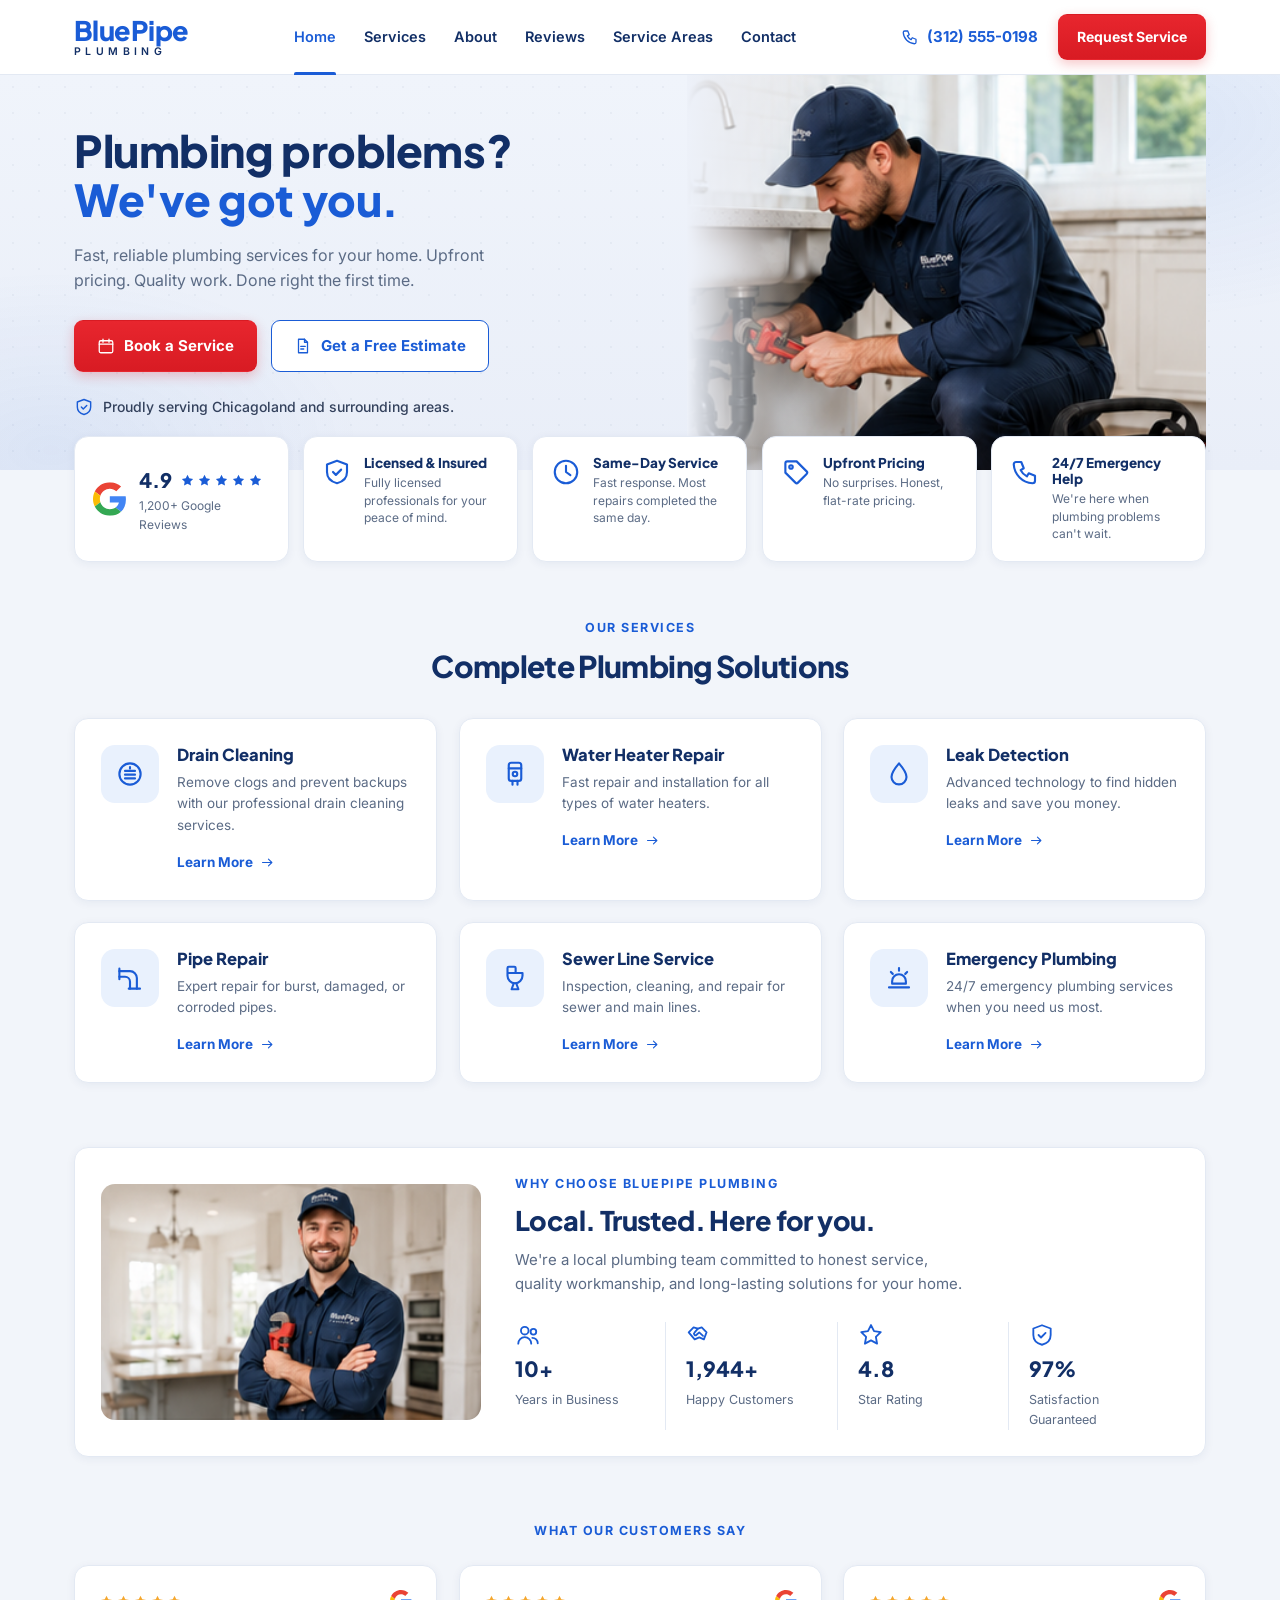
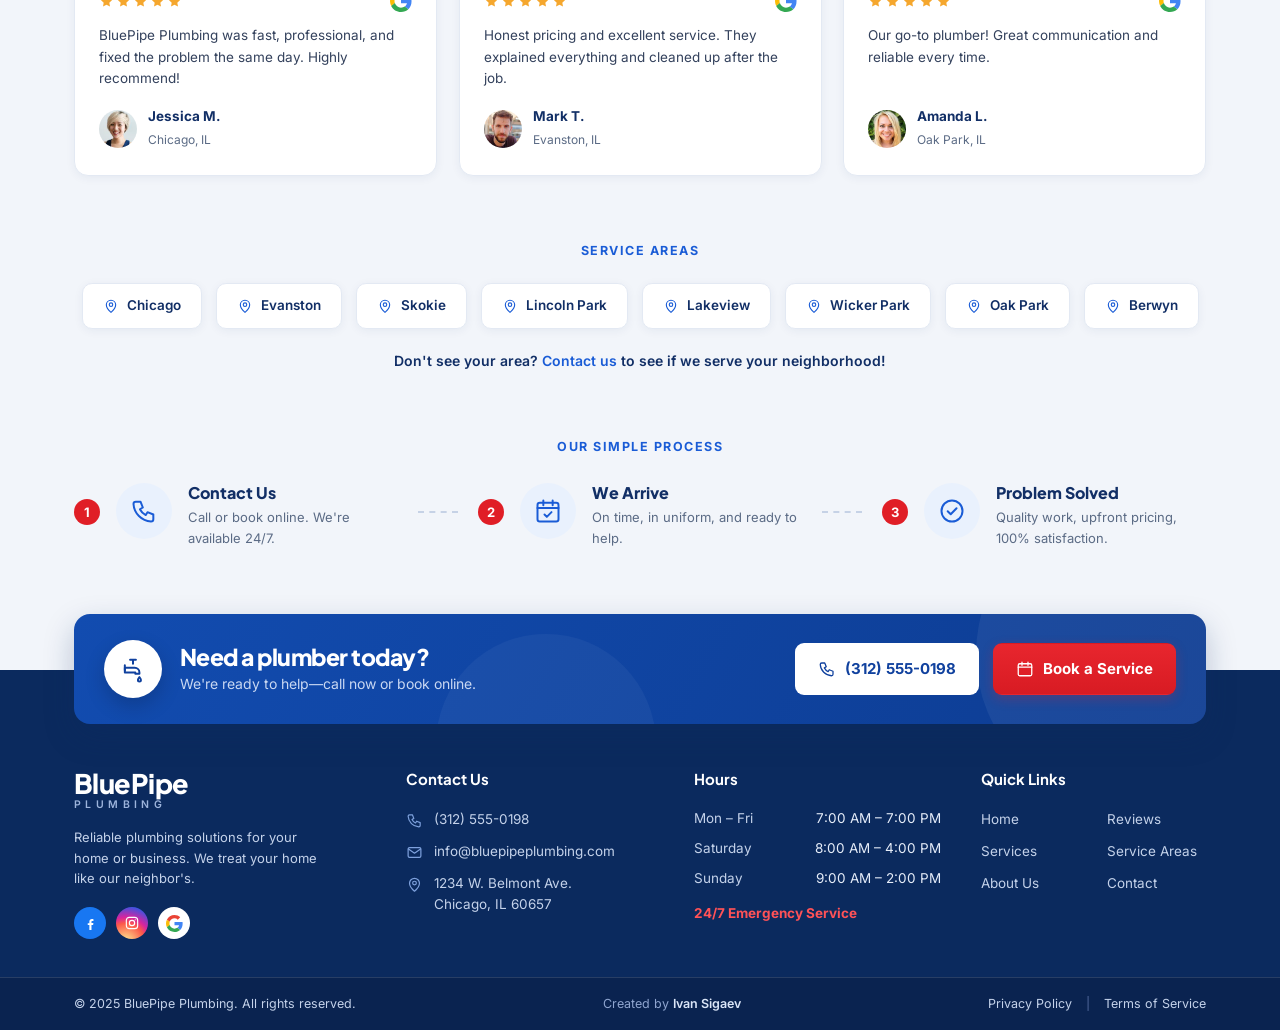
==== index.html @ 2545189c "Replace initial-letter review avatars with real portrait photos Co-Authored-By: Claude Fable 5 <nore" ====
<!DOCTYPE html>
<html lang="en">
<head>
<meta charset="UTF-8">
<meta name="viewport" content="width=device-width, initial-scale=1.0">
<title>BluePipe Plumbing — Fast, Reliable Plumbing Services in Chicago</title>
<meta name="description" content="Fast, reliable plumbing services for your home. Upfront pricing. Quality work. Done right the first time. Proudly serving Chicagoland.">
<link rel="preconnect" href="https://fonts.googleapis.com">
<link rel="preconnect" href="https://fonts.gstatic.com" crossorigin>
<link href="https://fonts.googleapis.com/css2?family=Inter:wght@400;500;600;700;800&family=Plus+Jakarta+Sans:wght@600;700;800&display=swap" rel="stylesheet">
<link rel="stylesheet" href="css/styles.css">
</head>
<body>

<svg xmlns="http://www.w3.org/2000/svg" style="display:none" aria-hidden="true">
  <symbol id="i-phone" viewBox="0 0 24 24"><path d="M5 4h4l2 5-2.5 1.5a11 11 0 0 0 5 5L15 13l5 2v4a2 2 0 0 1-2 2A16 16 0 0 1 3 6a2 2 0 0 1 2-2"/></symbol>
  <symbol id="i-calendar" viewBox="0 0 24 24"><rect x="3" y="5" width="18" height="16" rx="2"/><path d="M3 9.5h18M8 3v4M16 3v4"/></symbol>
  <symbol id="i-calendar-check" viewBox="0 0 24 24"><rect x="3" y="5" width="18" height="16" rx="2"/><path d="M3 9.5h18M8 3v4M16 3v4M9 15l2 2 4-4"/></symbol>
  <symbol id="i-clock" viewBox="0 0 24 24"><circle cx="12" cy="12" r="9"/><path d="M12 7v5l3.5 2.5"/></symbol>
  <symbol id="i-tag" viewBox="0 0 24 24"><path d="M3.5 12.5V5a1.5 1.5 0 0 1 1.5-1.5h7.5l8 8a1.5 1.5 0 0 1 0 2.1l-6.9 6.9a1.5 1.5 0 0 1-2.1 0z"/><circle cx="8" cy="8" r="1.4"/></symbol>
  <symbol id="i-shield" viewBox="0 0 24 24"><path d="M12 3l8 3v6c0 4.6-3.4 7.8-8 9-4.6-1.2-8-4.4-8-9V6z"/></symbol>
  <symbol id="i-shield-check" viewBox="0 0 24 24"><path d="M12 3l8 3v6c0 4.6-3.4 7.8-8 9-4.6-1.2-8-4.4-8-9V6z"/><path d="M8.8 12l2.3 2.3 4.2-4.2"/></symbol>
  <symbol id="i-droplet" viewBox="0 0 24 24"><path d="M12 3.5s6 7 6 10.8a6 6 0 0 1-12 0C6 10.5 12 3.5 12 3.5z"/></symbol>
  <symbol id="i-drain" viewBox="0 0 24 24"><circle cx="12" cy="12" r="8.5"/><path d="M8 9.5h8M8 12.5h8M8 15.5h8M12 6.5v1"/></symbol>
  <symbol id="i-heater" viewBox="0 0 24 24"><rect x="7" y="3" width="10" height="14.5" rx="2"/><path d="M7 7.5h10M10 17.5v3M14 17.5v3"/><circle cx="12" cy="12" r="1.8"/></symbol>
  <symbol id="i-pipe" viewBox="0 0 24 24"><path d="M3.5 6.5h8.5a5.5 5.5 0 0 1 5.5 5.5v8.5"/><path d="M3.5 11h4.5a4 4 0 0 1 4 4v5.5"/><path d="M3.5 4.5v4M3.5 9v4M15.5 20.5h4M20 20.5h-9"/></symbol>
  <symbol id="i-toilet" viewBox="0 0 24 24"><rect x="6" y="3" width="6.5" height="5" rx="1"/><path d="M6 8h12v2.2a6 6 0 0 1-6 6 6 6 0 0 1-6-6z"/><path d="M11 16.2L9.3 21h5.4L13 16.2"/></symbol>
  <symbol id="i-alarm" viewBox="0 0 24 24"><path d="M6.5 14.5a5.5 5.5 0 0 1 11 0v2h-11z"/><path d="M4 19.5h16M12 4v2.2M5.5 7.2L7 8.7M18.5 7.2L17 8.7"/></symbol>
  <symbol id="i-users" viewBox="0 0 24 24"><circle cx="9" cy="8" r="3.5"/><path d="M3 20a6 6 0 0 1 12 0"/><circle cx="17" cy="9" r="2.6"/><path d="M16 14.6a5 5 0 0 1 5 5"/></symbol>
  <symbol id="i-handshake" viewBox="0 0 24 24"><path d="M2.5 9.5L7 5l4 1.2L14.5 5 19 9.5 16.5 16l-4.2-1.8L8 16z"/><path d="M11 6.2L7.8 9.8a1.4 1.4 0 0 0 2 2l2.4-2.2 3.5 3.2"/></symbol>
  <symbol id="i-star" viewBox="0 0 24 24"><path d="M12 2.8l2.8 5.7 6.2.9-4.5 4.4 1.1 6.2-5.6-3-5.6 3 1.1-6.2L3 9.4l6.2-.9z"/></symbol>
  <symbol id="i-map-pin" viewBox="0 0 24 24"><path d="M12 21.5s-7-5.7-7-11.2a7 7 0 0 1 14 0c0 5.5-7 11.2-7 11.2z"/><circle cx="12" cy="10" r="2.6"/></symbol>
  <symbol id="i-check" viewBox="0 0 24 24"><path d="M4.5 12.5l5 5 10-11"/></symbol>
  <symbol id="i-check-circle" viewBox="0 0 24 24"><circle cx="12" cy="12" r="9"/><path d="M8.3 12.2l2.6 2.6 5-5.2"/></symbol>
  <symbol id="i-mail" viewBox="0 0 24 24"><rect x="3" y="5" width="18" height="14" rx="2"/><path d="M3.5 7l8.5 6 8.5-6"/></symbol>
  <symbol id="i-brush" viewBox="0 0 24 24"><path d="M20.5 3.5L12 12"/><path d="M13.5 10.5L6 13l-2.5 7.5L11 18l2.5-7.5z"/><path d="M6.8 17.2l2 2"/></symbol>
  <symbol id="i-doc-check" viewBox="0 0 24 24"><path d="M6 3h8l4 4v14H6z"/><path d="M14 3v4h4M9.3 14.2l2 2 3.6-3.7"/></symbol>
  <symbol id="i-doc" viewBox="0 0 24 24"><path d="M6 3h8l4 4v14H6z"/><path d="M14 3v4h4M9 12.5h6M9 16h4"/></symbol>
  <symbol id="i-person" viewBox="0 0 24 24"><circle cx="12" cy="8" r="4"/><path d="M4.5 21a7.5 7.5 0 0 1 15 0"/></symbol>
  <symbol id="i-sparkle" viewBox="0 0 24 24"><path d="M11 3l1.7 5.3L18 10l-5.3 1.7L11 17l-1.7-5.3L4 10l5.3-1.7z"/><path d="M18.5 15l.7 2.3 2.3.7-2.3.7-.7 2.3-.7-2.3-2.3-.7 2.3-.7z"/></symbol>
  <symbol id="i-wrench" viewBox="0 0 24 24"><path d="M14.7 6.3a4.5 4.5 0 0 0-5.9 5.9L3 18l3 3 5.8-5.8a4.5 4.5 0 0 0 5.9-5.9L14.5 12 12 9.5z"/></symbol>
  <symbol id="i-home" viewBox="0 0 24 24"><path d="M3 11.5l9-8 9 8"/><path d="M5.5 9.5V21h13V9.5"/><path d="M10 21v-6h4v6"/></symbol>
  <symbol id="i-medal" viewBox="0 0 24 24"><circle cx="12" cy="9" r="5.5"/><path d="M9.5 13.8L7.5 21l4.5-2.6L16.5 21l-2-7.2M12 6.5l.9 1.8 2 .3-1.5 1.4.4 2-1.8-1-1.8 1 .4-2-1.5-1.4 2-.3z"/></symbol>
  <symbol id="i-alert" viewBox="0 0 24 24"><path d="M12 3.5L22 21H2z"/><path d="M12 10v4.5M12 18.2v.1"/></symbol>
  <symbol id="i-lock" viewBox="0 0 24 24"><rect x="5" y="11" width="14" height="9" rx="2"/><path d="M8 11V8a4 4 0 0 1 8 0v3"/></symbol>
  <symbol id="i-plus" viewBox="0 0 24 24"><path d="M12 5v14M5 12h14"/></symbol>
  <symbol id="i-chevron" viewBox="0 0 24 24"><path d="M6 9l6 6 6-6"/></symbol>
  <symbol id="i-arrow" viewBox="0 0 24 24"><path d="M4 12h15M13.5 6.5L19 12l-5.5 5.5"/></symbol>
  <symbol id="i-building" viewBox="0 0 24 24"><rect x="6" y="3" width="12" height="18"/><path d="M9.5 7h1.5M13.5 7h1.5M9.5 10.5h1.5M13.5 10.5h1.5M9.5 14h1.5M13.5 14h1.5M11 21v-3.5h2V21M3.5 21h17"/></symbol>
  <symbol id="i-community" viewBox="0 0 24 24"><circle cx="8" cy="9" r="3"/><circle cx="16" cy="9" r="3"/><path d="M2.5 20a5.5 5.5 0 0 1 11 0M10.8 20a5.5 5.5 0 0 1 10.7-.1"/></symbol>
  <symbol id="i-faucet" viewBox="0 0 24 24"><path d="M9.5 4h5M12 4v3.5"/><path d="M5 11h8.5a4 4 0 0 1 4 4v1h-3.5v-1H5z"/><path d="M5 8.8V13M17.5 19s1.3 1.6 1.3 2.5a1.3 1.3 0 0 1-2.6 0c0-.9 1.3-2.5 1.3-2.5z"/></symbol>
  <symbol id="i-menu" viewBox="0 0 24 24"><path d="M4 7h16M4 12h16M4 17h16"/></symbol>
  <symbol id="i-fb" viewBox="0 0 24 24"><path d="M13.4 21v-6.9h2.3l.4-2.7h-2.7V9.6c0-.8.2-1.3 1.3-1.3h1.5V5.9c-.3 0-1.2-.1-2.2-.1-2.2 0-3.6 1.3-3.6 3.7v2h-2.3v2.7h2.3V21z"/></symbol>
  <symbol id="i-ig" viewBox="0 0 24 24"><rect x="3.5" y="3.5" width="17" height="17" rx="4.5"/><circle cx="12" cy="12" r="4"/><path d="M16.9 7.1v.01"/></symbol>
  <symbol id="i-google" viewBox="0 0 48 48"><path fill="#EA4335" d="M24 9.5c3.54 0 6.71 1.22 9.21 3.6l6.85-6.85C35.9 2.38 30.47 0 24 0 14.62 0 6.51 5.38 2.56 13.22l7.98 6.19C12.43 13.72 17.74 9.5 24 9.5z"/><path fill="#4285F4" d="M46.98 24.55c0-1.57-.15-3.09-.38-4.55H24v9.02h12.94c-.58 2.96-2.26 5.48-4.78 7.18l7.73 6c4.51-4.18 7.09-10.36 7.09-17.65z"/><path fill="#FBBC05" d="M10.53 28.59c-.48-1.45-.76-2.99-.76-4.59s.27-3.14.76-4.59l-7.98-6.19C.92 16.46 0 20.12 0 24c0 3.88.92 7.54 2.56 10.78l7.97-6.19z"/><path fill="#34A853" d="M24 48c6.48 0 11.93-2.13 15.89-5.81l-7.73-6c-2.15 1.45-4.92 2.3-8.16 2.3-6.26 0-11.57-4.22-13.47-9.91l-7.98 6.19C6.51 42.62 14.62 48 24 48z"/></symbol>
</svg>

<header class="site-header">
  <div class="container header-inner">
    <a class="logo" href="index.html"><span class="logo-name">BluePipe</span><span class="logo-sub">PLUMBING</span></a>
    <nav class="main-nav" id="mainNav">
      <a href="index.html" class="active">Home</a>
      <a href="services.html">Services</a>
      <a href="about.html">About</a>
      <a href="reviews.html">Reviews</a>
      <a href="service-areas.html">Service Areas</a>
      <a href="contact.html">Contact</a>
    </nav>
    <div class="header-actions">
      <a class="header-phone" href="tel:+13125550198"><svg class="icon"><use href="#i-phone"/></svg><span>(312) 555-0198</span></a>
      <a class="btn btn-red" href="contact.html">Request Service</a>
      <button class="nav-toggle" aria-label="Open menu"><svg class="icon"><use href="#i-menu"/></svg></button>
    </div>
  </div>
</header>

<!-- Hero -->
<section class="hero">
  <div class="container hero-grid">
    <div class="hero-copy">
      <h1>Plumbing problems?<br><span class="accent">We've got you.</span></h1>
      <p class="lead">Fast, reliable plumbing services for your home. Upfront pricing. Quality work. Done right the first time.</p>
      <div class="hero-cta">
        <a class="btn btn-red" href="contact.html"><svg class="icon"><use href="#i-calendar"/></svg> Book a Service</a>
        <a class="btn btn-outline" href="contact.html"><svg class="icon"><use href="#i-doc"/></svg> Get a Free Estimate</a>
      </div>
      <div class="hero-note"><svg class="icon"><use href="#i-shield-check"/></svg> Proudly serving Chicagoland and surrounding areas.</div>
    </div>
    <div class="hero-photo fade">
      <img src="assets/img/hero-home.png" alt="BluePipe plumber repairing a kitchen sink">
    </div>
  </div>
</section>

<!-- Trust bar -->
<div class="container">
  <div class="trust-bar">
    <div class="trust-item trust-rating">
      <svg class="g-badge" viewBox="0 0 48 48"><use href="#i-google"/></svg>
      <div>
        <div class="rating-score">4.9
          <span class="stars">
            <svg class="icon icon-fill"><use href="#i-star"/></svg><svg class="icon icon-fill"><use href="#i-star"/></svg><svg class="icon icon-fill"><use href="#i-star"/></svg><svg class="icon icon-fill"><use href="#i-star"/></svg><svg class="icon icon-fill"><use href="#i-star"/></svg>
          </span>
        </div>
        <div class="rating-sub">1,200+ Google Reviews</div>
      </div>
    </div>
    <div class="trust-item">
      <svg class="icon"><use href="#i-shield-check"/></svg>
      <div><h3>Licensed &amp; Insured</h3><p>Fully licensed professionals for your peace of mind.</p></div>
    </div>
    <div class="trust-item">
      <svg class="icon"><use href="#i-clock"/></svg>
      <div><h3>Same-Day Service</h3><p>Fast response. Most repairs completed the same day.</p></div>
    </div>
    <div class="trust-item">
      <svg class="icon"><use href="#i-tag"/></svg>
      <div><h3>Upfront Pricing</h3><p>No surprises. Honest, flat-rate pricing.</p></div>
    </div>
    <div class="trust-item">
      <svg class="icon"><use href="#i-phone"/></svg>
      <div><h3>24/7 Emergency Help</h3><p>We're here when plumbing problems can't wait.</p></div>
    </div>
  </div>
</div>

<!-- Services -->
<section class="section">
  <div class="container">
    <div class="section-head">
      <div class="eyebrow">Our Services</div>
      <h2>Complete Plumbing Solutions</h2>
    </div>
    <div class="services-grid">
      <div class="service-card">
        <span class="icon-sq"><svg class="icon"><use href="#i-drain"/></svg></span>
        <div>
          <h3>Drain Cleaning</h3>
          <p>Remove clogs and prevent backups with our professional drain cleaning services.</p>
          <a class="link-more" href="services.html">Learn More <svg class="icon"><use href="#i-arrow"/></svg></a>
        </div>
      </div>
      <div class="service-card">
        <span class="icon-sq"><svg class="icon"><use href="#i-heater"/></svg></span>
        <div>
          <h3>Water Heater Repair</h3>
          <p>Fast repair and installation for all types of water heaters.</p>
          <a class="link-more" href="services.html">Learn More <svg class="icon"><use href="#i-arrow"/></svg></a>
        </div>
      </div>
      <div class="service-card">
        <span class="icon-sq"><svg class="icon"><use href="#i-droplet"/></svg></span>
        <div>
          <h3>Leak Detection</h3>
          <p>Advanced technology to find hidden leaks and save you money.</p>
          <a class="link-more" href="services.html">Learn More <svg class="icon"><use href="#i-arrow"/></svg></a>
        </div>
      </div>
      <div class="service-card">
        <span class="icon-sq"><svg class="icon"><use href="#i-pipe"/></svg></span>
        <div>
          <h3>Pipe Repair</h3>
          <p>Expert repair for burst, damaged, or corroded pipes.</p>
          <a class="link-more" href="services.html">Learn More <svg class="icon"><use href="#i-arrow"/></svg></a>
        </div>
      </div>
      <div class="service-card">
        <span class="icon-sq"><svg class="icon"><use href="#i-toilet"/></svg></span>
        <div>
          <h3>Sewer Line Service</h3>
          <p>Inspection, cleaning, and repair for sewer and main lines.</p>
          <a class="link-more" href="services.html">Learn More <svg class="icon"><use href="#i-arrow"/></svg></a>
        </div>
      </div>
      <div class="service-card">
        <span class="icon-sq"><svg class="icon"><use href="#i-alarm"/></svg></span>
        <div>
          <h3>Emergency Plumbing</h3>
          <p>24/7 emergency plumbing services when you need us most.</p>
          <a class="link-more" href="services.html">Learn More <svg class="icon"><use href="#i-arrow"/></svg></a>
        </div>
      </div>
    </div>
  </div>
</section>

<!-- Why choose -->
<section class="section" style="padding-top:8px">
  <div class="container">
    <div class="why-card">
      <div class="photo"><img src="assets/img/about-plumber.png" alt="Friendly BluePipe plumber with a pipe wrench"></div>
      <div>
        <div class="eyebrow">Why Choose BluePipe Plumbing</div>
        <h2>Local. Trusted. Here for you.</h2>
        <p>We're a local plumbing team committed to honest service, quality workmanship, and long-lasting solutions for your home.</p>
        <div class="stats-row">
          <div class="stat"><svg class="icon"><use href="#i-users"/></svg><b>10+</b><span>Years in Business</span></div>
          <div class="stat"><svg class="icon"><use href="#i-handshake"/></svg><b>2,000+</b><span>Happy Customers</span></div>
          <div class="stat"><svg class="icon"><use href="#i-star"/></svg><b>4.9</b><span>Star Rating</span></div>
          <div class="stat"><svg class="icon"><use href="#i-shield-check"/></svg><b>100%</b><span>Satisfaction Guaranteed</span></div>
        </div>
      </div>
    </div>
  </div>
</section>

<!-- Testimonials -->
<section class="section" style="padding-top:8px">
  <div class="container">
    <div class="section-head" style="margin-bottom:24px">
      <div class="eyebrow">What Our Customers Say</div>
    </div>
    <div class="reviews-grid">
      <div class="review-card">
        <div class="review-top">
          <span class="stars">
            <svg class="icon icon-fill"><use href="#i-star"/></svg><svg class="icon icon-fill"><use href="#i-star"/></svg><svg class="icon icon-fill"><use href="#i-star"/></svg><svg class="icon icon-fill"><use href="#i-star"/></svg><svg class="icon icon-fill"><use href="#i-star"/></svg>
          </span>
          <svg class="g-badge" style="width:22px;height:22px" viewBox="0 0 48 48"><use href="#i-google"/></svg>
        </div>
        <p>BluePipe Plumbing was fast, professional, and fixed the problem the same day. Highly recommend!</p>
        <div class="review-author">
          <img class="avatar" src="assets/img/avatars/jessica.jpg" alt="Jessica M.">
          <div><b>Jessica M.</b><span>Chicago, IL</span></div>
        </div>
      </div>
      <div class="review-card">
        <div class="review-top">
          <span class="stars">
            <svg class="icon icon-fill"><use href="#i-star"/></svg><svg class="icon icon-fill"><use href="#i-star"/></svg><svg class="icon icon-fill"><use href="#i-star"/></svg><svg class="icon icon-fill"><use href="#i-star"/></svg><svg class="icon icon-fill"><use href="#i-star"/></svg>
          </span>
          <svg class="g-badge" style="width:22px;height:22px" viewBox="0 0 48 48"><use href="#i-google"/></svg>
        </div>
        <p>Honest pricing and excellent service. They explained everything and cleaned up after the job.</p>
        <div class="review-author">
          <img class="avatar" src="assets/img/avatars/mark.jpg" alt="Mark T.">
          <div><b>Mark T.</b><span>Evanston, IL</span></div>
        </div>
      </div>
      <div class="review-card">
        <div class="review-top">
          <span class="stars">
            <svg class="icon icon-fill"><use href="#i-star"/></svg><svg class="icon icon-fill"><use href="#i-star"/></svg><svg class="icon icon-fill"><use href="#i-star"/></svg><svg class="icon icon-fill"><use href="#i-star"/></svg><svg class="icon icon-fill"><use href="#i-star"/></svg>
          </span>
          <svg class="g-badge" style="width:22px;height:22px" viewBox="0 0 48 48"><use href="#i-google"/></svg>
        </div>
        <p>Our go-to plumber! Great communication and reliable every time.</p>
        <div class="review-author">
          <img class="avatar" src="assets/img/avatars/amanda.jpg" alt="Amanda L.">
          <div><b>Amanda L.</b><span>Oak Park, IL</span></div>
        </div>
      </div>
    </div>
  </div>
</section>

<!-- Service areas -->
<section class="section" style="padding-top:8px">
  <div class="container">
    <div class="section-head" style="margin-bottom:22px">
      <div class="eyebrow">Service Areas</div>
    </div>
    <div class="pills-row">
      <span class="pill"><svg class="icon"><use href="#i-map-pin"/></svg> Chicago</span>
      <span class="pill"><svg class="icon"><use href="#i-map-pin"/></svg> Evanston</span>
      <span class="pill"><svg class="icon"><use href="#i-map-pin"/></svg> Skokie</span>
      <span class="pill"><svg class="icon"><use href="#i-map-pin"/></svg> Lincoln Park</span>
      <span class="pill"><svg class="icon"><use href="#i-map-pin"/></svg> Lakeview</span>
      <span class="pill"><svg class="icon"><use href="#i-map-pin"/></svg> Wicker Park</span>
      <span class="pill"><svg class="icon"><use href="#i-map-pin"/></svg> Oak Park</span>
      <span class="pill"><svg class="icon"><use href="#i-map-pin"/></svg> Berwyn</span>
    </div>
    <p class="pills-note">Don't see your area? <a href="contact.html">Contact us</a> to see if we serve your neighborhood!</p>
  </div>
</section>

<!-- Process -->
<section class="section" style="padding-top:8px">
  <div class="container">
    <div class="section-head" style="margin-bottom:26px">
      <div class="eyebrow">Our Simple Process</div>
    </div>
    <div class="steps-h">
      <div class="step-h">
        <span class="step-num">1</span>
        <span class="icon-circle"><svg class="icon"><use href="#i-phone"/></svg></span>
        <div><h3>Contact Us</h3><p>Call or book online. We're available 24/7.</p></div>
      </div>
      <div class="step-dash"></div>
      <div class="step-h">
        <span class="step-num">2</span>
        <span class="icon-circle"><svg class="icon"><use href="#i-calendar-check"/></svg></span>
        <div><h3>We Arrive</h3><p>On time, in uniform, and ready to help.</p></div>
      </div>
      <div class="step-dash"></div>
      <div class="step-h">
        <span class="step-num">3</span>
        <span class="icon-circle"><svg class="icon"><use href="#i-check-circle"/></svg></span>
        <div><h3>Problem Solved</h3><p>Quality work, upfront pricing, 100% satisfaction.</p></div>
      </div>
    </div>
  </div>
</section>

<!-- CTA banner -->
<section class="cta-band">
  <div class="container">
    <div class="cta-banner">
      <div class="cta-left">
        <span class="cta-icon"><svg class="icon"><use href="#i-faucet"/></svg></span>
        <div>
          <h2>Need a plumber today?</h2>
          <p>We're ready to help—call now or book online.</p>
        </div>
      </div>
      <div class="cta-actions">
        <a class="btn btn-white" href="tel:+13125550198"><svg class="icon"><use href="#i-phone"/></svg> (312) 555-0198</a>
        <a class="btn btn-red" href="contact.html"><svg class="icon"><use href="#i-calendar"/></svg> Book a Service</a>
      </div>
    </div>
  </div>
</section>

<footer class="site-footer">
  <div class="container footer-grid">
    <div class="footer-brand">
      <a class="logo" href="index.html"><span class="logo-name">BluePipe</span><span class="logo-sub">PLUMBING</span></a>
      <p>Reliable plumbing solutions for your home or business. We treat your home like our neighbor's.</p>
      <div class="socials">
        <a class="social fb" href="#" aria-label="Facebook"><svg class="icon icon-fill"><use href="#i-fb"/></svg></a>
        <a class="social" href="#" aria-label="Instagram" style="background:radial-gradient(circle at 30% 110%,#fdf497 0%,#fd5949 45%,#d6249f 60%,#285AEB 90%);color:#fff"><svg class="icon" style="width:16px;height:16px"><use href="#i-ig"/></svg></a>
        <a class="social" href="#" aria-label="Google"><svg viewBox="0 0 48 48"><use href="#i-google"/></svg></a>
      </div>
    </div>
    <div>
      <h4>Contact Us</h4>
      <ul class="footer-contact">
        <li><svg class="icon"><use href="#i-phone"/></svg><a href="tel:+13125550198">(312) 555-0198</a></li>
        <li><svg class="icon"><use href="#i-mail"/></svg><a href="mailto:info@bluepipeplumbing.com">info@bluepipeplumbing.com</a></li>
        <li><svg class="icon"><use href="#i-map-pin"/></svg><span>1234 W. Belmont Ave.<br>Chicago, IL 60657</span></li>
      </ul>
    </div>
    <div>
      <h4>Hours</h4>
      <div class="hours-row"><span>Mon – Fri</span><span>7:00 AM – 7:00 PM</span></div>
      <div class="hours-row"><span>Saturday</span><span>8:00 AM – 4:00 PM</span></div>
      <div class="hours-row"><span>Sunday</span><span>9:00 AM – 2:00 PM</span></div>
      <div class="footer-emergency">24/7 Emergency Service</div>
    </div>
    <div>
      <h4>Quick Links</h4>
      <div class="footer-links">
        <a href="index.html">Home</a>
        <a href="reviews.html">Reviews</a>
        <a href="services.html">Services</a>
        <a href="service-areas.html">Service Areas</a>
        <a href="about.html">About Us</a>
        <a href="contact.html">Contact</a>
      </div>
    </div>
  </div>
  <div class="footer-bottom">
    <div class="container">
      <span>© 2025 BluePipe Plumbing. All rights reserved.</span>
      <span class="credit">Created by <b>Ivan Sigaev</b></span>
      <nav><a href="#">Privacy Policy</a><span class="sep">|</span><a href="#">Terms of Service</a></nav>
    </div>
  </div>
</footer>

<script src="js/main.js"></script>
</body>
</html>
---- css/styles.css ----
/* ============ BluePipe Plumbing — global styles ============ */
:root {
  --blue: #1a5cd6;
  --blue-dark: #0f3e9e;
  --navy: #122f66;
  --navy-deep: #0b2a5e;
  --navy-footer: #0a2350;
  --cta-blue: #10419e;
  --red: #e01e26;
  --red-dark: #c2151d;
  --gold: #f5a72e;
  --bg: #f2f5fa;
  --card: #ffffff;
  --border: #e3e9f3;
  --text: #33415c;
  --muted: #5b6b85;
  --ice: #e9f1fd;
  --ice-2: #f5f9ff;
  --radius: 14px;
  --shadow: 0 2px 10px rgba(18, 47, 102, .06);
}

* { margin: 0; padding: 0; box-sizing: border-box; }
html { scroll-behavior: smooth; }
body {
  font-family: 'Inter', -apple-system, BlinkMacSystemFont, 'Segoe UI', Roboto, Arial, sans-serif;
  background: var(--bg);
  color: var(--text);
  font-size: 15px;
  line-height: 1.6;
}
img { max-width: 100%; display: block; }
a { text-decoration: none; color: inherit; }
ul { list-style: none; }

.container { max-width: 1180px; margin: 0 auto; padding: 0 24px; }

.icon {
  fill: none; stroke: currentColor; stroke-width: 1.7;
  stroke-linecap: round; stroke-linejoin: round;
  width: 24px; height: 24px; flex-shrink: 0;
}
.icon-fill { fill: currentColor; stroke: none; }
.icon-sm { width: 17px; height: 17px; }
.icon-xs { width: 14px; height: 14px; }

h1, h2, h3, h4 { color: var(--navy); line-height: 1.2; font-weight: 800; }
.eyebrow {
  color: var(--blue); font-size: 12.5px; font-weight: 700;
  letter-spacing: .12em; text-transform: uppercase; margin-bottom: 10px;
}
.section { padding: 56px 0; }
.section-head { text-align: center; margin-bottom: 34px; }
.section-head h2 { font-size: 30px; }

/* ============ Buttons ============ */
.btn {
  display: inline-flex; align-items: center; justify-content: center; gap: 9px;
  font-family: inherit; font-size: 15px; font-weight: 700; cursor: pointer;
  border-radius: 9px; padding: 13px 22px; border: 1.5px solid transparent;
  transition: background .15s, color .15s, border-color .15s, box-shadow .15s;
  white-space: nowrap;
}
.btn .icon { width: 18px; height: 18px; }
.btn-red { background: var(--red); color: #fff; box-shadow: 0 4px 12px rgba(224, 30, 38, .25); }
.btn-red:hover { background: var(--red-dark); }
.btn-outline { background: #fff; color: var(--blue); border-color: var(--blue); }
.btn-outline:hover { background: var(--ice-2); }
.btn-white { background: #fff; color: var(--navy); }
.btn-white:hover { background: var(--ice); }

/* ============ Header ============ */
.site-header {
  background: #fff; position: sticky; top: 0; z-index: 100;
  box-shadow: 0 1px 0 var(--border);
}
.header-inner { display: flex; align-items: center; gap: 28px; height: 74px; }
.logo { display: flex; flex-direction: column; line-height: 1; }
.logo-name { color: var(--blue); font-size: 27px; font-weight: 800; letter-spacing: -.02em; }
.logo-sub { color: var(--navy); font-size: 10.5px; font-weight: 600; letter-spacing: .42em; margin-top: 3px; }
.main-nav { display: flex; align-items: center; gap: 28px; margin: 0 auto; }
.main-nav a {
  color: var(--navy); font-size: 14.5px; font-weight: 600; position: relative;
  display: inline-flex; align-items: center; gap: 5px; padding: 26px 0;
}
.main-nav a:hover { color: var(--blue); }
.main-nav a.active { color: var(--blue); }
.main-nav a.active::after {
  content: ""; position: absolute; left: 0; right: 0; bottom: 0;
  height: 3px; background: var(--blue); border-radius: 2px 2px 0 0;
}
.header-actions { display: flex; align-items: center; gap: 20px; }
.header-phone {
  display: inline-flex; align-items: center; gap: 8px;
  color: var(--blue); font-weight: 700; font-size: 15px;
}
.header-phone .icon { width: 18px; height: 18px; }
.header-actions .btn { padding: 11px 18px; font-size: 14px; }
.nav-toggle {
  display: none; background: none; border: none; cursor: pointer;
  color: var(--navy); padding: 6px;
}
.nav-toggle .icon { width: 26px; height: 26px; }

/* ============ Hero ============ */
.hero { position: relative; overflow: hidden; background: linear-gradient(180deg, #f0f4fb 0%, #e9eef8 100%); }
.hero-grid { display: grid; grid-template-columns: 1.05fr .95fr; align-items: center; gap: 40px; }
.hero-copy { padding: 52px 0; }
.hero-copy h1 { font-size: 44px; letter-spacing: -.01em; }
.hero-copy h1 .accent { color: var(--blue); }
.hero-copy .lead { margin: 18px 0 26px; font-size: 16px; color: var(--muted); max-width: 440px; }
.hero-cta { display: flex; gap: 14px; flex-wrap: wrap; }
.hero-note {
  display: flex; align-items: center; gap: 9px; margin-top: 24px;
  color: var(--text); font-size: 14px; font-weight: 500;
}
.hero-note .icon { color: var(--blue); width: 20px; height: 20px; }
.hero-photo { align-self: stretch; position: relative; min-height: 320px; }
.hero-photo img {
  position: absolute; inset: 0; width: 100%; height: 100%;
  object-fit: cover; object-position: center;
}
.hero-photo.fade::before {
  content: ""; position: absolute; inset: 0; z-index: 1;
  background: linear-gradient(90deg, #edf1f9 0%, rgba(237, 241, 249, 0) 24%);
}
.breadcrumb { display: flex; align-items: center; gap: 7px; font-size: 13px; color: var(--muted); margin-bottom: 14px; }
.breadcrumb a:hover { color: var(--blue); }
.breadcrumb .sep { color: #9aa8c0; }

/* ============ Trust bar (home) ============ */
.trust-bar {
  display: flex; align-items: stretch; gap: 14px;
  margin-top: -34px; position: relative; z-index: 5;
}
.trust-item {
  flex: 1; display: flex; align-items: flex-start; gap: 12px; padding: 18px;
  background: #fff; border: 1px solid var(--border); border-radius: var(--radius);
  box-shadow: var(--shadow);
}
.trust-item .icon { color: var(--blue); width: 30px; height: 30px; margin-top: 2px; }
.trust-item h3 { font-size: 13.5px; margin-bottom: 3px; }
.trust-item p { font-size: 12px; color: var(--muted); line-height: 1.45; }
.trust-rating { display: flex; align-items: center; gap: 12px; }
.g-badge { width: 34px; height: 34px; }
.rating-score { font-size: 20px; font-weight: 800; color: var(--navy); display: flex; align-items: center; gap: 8px; }
.rating-sub { font-size: 12px; color: var(--muted); }
.stars { display: inline-flex; gap: 2px; color: var(--gold); }
.stars .icon { width: 15px; height: 15px; }

/* ============ Service cards ============ */
.services-grid { display: grid; grid-template-columns: repeat(3, 1fr); gap: 22px; }
.service-card {
  background: #fff; border: 1px solid var(--border); border-radius: var(--radius);
  box-shadow: var(--shadow); padding: 26px; display: flex; gap: 18px; align-items: flex-start;
}
.icon-sq {
  width: 58px; height: 58px; border-radius: 14px; background: var(--ice);
  display: inline-flex; align-items: center; justify-content: center;
  color: var(--blue); flex-shrink: 0;
}
.icon-sq .icon { width: 30px; height: 30px; }
.icon-circle {
  width: 58px; height: 58px; border-radius: 50%; background: var(--ice);
  display: inline-flex; align-items: center; justify-content: center;
  color: var(--blue); flex-shrink: 0;
}
.icon-circle .icon { width: 28px; height: 28px; }
.service-card h3 { font-size: 16.5px; margin-bottom: 7px; }
.service-card p { font-size: 13.5px; color: var(--muted); margin-bottom: 13px; }
.link-more {
  color: var(--blue); font-weight: 700; font-size: 13.5px;
  display: inline-flex; align-items: center; gap: 7px;
}
.link-more:hover { text-decoration: underline; }
.link-more .icon { width: 15px; height: 15px; }

/* vertical variant (services page) */
.services-grid-4 { display: grid; grid-template-columns: repeat(4, 1fr); gap: 20px; }
.service-card-v {
  background: #fff; border: 1px solid var(--border); border-radius: var(--radius);
  box-shadow: var(--shadow); padding: 28px 22px; text-align: center;
}
.service-card-v .icon-circle { margin: 0 auto 16px; }
.service-card-v h3 { font-size: 15.5px; margin-bottom: 8px; }
.service-card-v p { font-size: 13px; color: var(--muted); margin-bottom: 14px; }

/* ============ Why choose (home) ============ */
.why-card {
  background: #fff; border: 1px solid var(--border); border-radius: var(--radius);
  box-shadow: var(--shadow); padding: 26px;
  display: grid; grid-template-columns: 380px 1fr; gap: 34px; align-items: center;
}
.why-card .photo img { border-radius: 12px; width: 100%; height: 100%; object-fit: cover; }
.why-card h2 { font-size: 27px; margin-bottom: 12px; }
.why-card > div > p { color: var(--muted); max-width: 460px; }
.stats-row { display: flex; margin-top: 26px; }
.stat {
  flex: 1; padding: 0 20px; border-left: 1px solid var(--border);
  display: flex; flex-direction: column; gap: 4px;
}
.stat:first-child { border-left: none; padding-left: 0; }
.stat .icon { color: var(--blue); width: 26px; height: 26px; }
.stat b { font-size: 21px; color: var(--navy); font-weight: 800; }
.stat span { font-size: 12.5px; color: var(--muted); }

/* ============ Reviews ============ */
.reviews-grid { display: grid; grid-template-columns: repeat(3, 1fr); gap: 22px; }
.review-card {
  background: #fff; border: 1px solid var(--border); border-radius: var(--radius);
  box-shadow: var(--shadow); padding: 24px; display: flex; flex-direction: column;
}
.review-top { display: flex; align-items: center; justify-content: space-between; margin-bottom: 13px; }
.review-when { font-size: 12px; color: #93a1b8; }
.review-card > p { font-size: 13.5px; color: var(--text); flex: 1; }
.review-author { display: flex; align-items: center; gap: 11px; margin-top: 16px; }
.avatar {
  width: 38px; height: 38px; border-radius: 50%; background: var(--navy-deep);
  color: #fff; font-weight: 700; font-size: 15px;
  display: inline-flex; align-items: center; justify-content: center; flex-shrink: 0;
  object-fit: cover;
}
.review-author b { display: block; font-size: 13.5px; color: var(--navy); }
.review-author span { font-size: 12px; color: var(--muted); }

/* ============ Area pills ============ */
.pills-row { display: flex; flex-wrap: wrap; gap: 14px; justify-content: center; }
.pill {
  display: inline-flex; align-items: center; gap: 8px;
  background: #fff; border: 1px solid var(--border); border-radius: 10px;
  box-shadow: var(--shadow); padding: 11px 20px;
  font-size: 13.5px; font-weight: 600; color: var(--navy);
}
.pill .icon { color: var(--blue); width: 16px; height: 16px; }
.pills-note { text-align: center; margin-top: 22px; font-size: 14px; font-weight: 600; color: var(--navy); }
.pills-note a { color: var(--blue); }
.pills-note a:hover { text-decoration: underline; }

/* ============ Process steps (home, horizontal) ============ */
.steps-h { display: flex; align-items: flex-start; gap: 20px; }
.step-h { flex: 1; display: flex; align-items: flex-start; gap: 16px; position: relative; }
.step-num {
  width: 26px; height: 26px; border-radius: 50%; background: var(--red); color: #fff;
  font-size: 13px; font-weight: 700; display: inline-flex; align-items: center;
  justify-content: center; flex-shrink: 0; margin-top: 16px;
}
.step-h .icon-circle { width: 56px; height: 56px; }
.step-h h3 { font-size: 16px; margin-bottom: 5px; }
.step-h p { font-size: 13px; color: var(--muted); }
.step-dash { flex: 0 0 40px; border-top: 2px dashed #c6d2e6; margin-top: 28px; }

/* vertical steps (services page) */
.steps-v { display: flex; flex-direction: column; gap: 22px; }
.step-v { display: flex; gap: 15px; }
.step-v .num {
  width: 27px; height: 27px; border-radius: 50%; background: var(--blue); color: #fff;
  font-size: 13px; font-weight: 700; display: inline-flex; align-items: center;
  justify-content: center; flex-shrink: 0; margin-top: 2px;
}
.step-v h3 { font-size: 15.5px; margin-bottom: 4px; }
.step-v p { font-size: 13.5px; color: var(--muted); }

/* ============ Feature bar (rows of icon features in white card) ============ */
.feature-bar { display: flex; gap: 14px; }
.feature-bar .trust-item .icon { width: 32px; height: 32px; }

/* ============ Split sections ============ */
.split { display: grid; grid-template-columns: 1fr 1fr; gap: 44px; align-items: center; }
.split h2 { font-size: 29px; margin-bottom: 14px; }
.split .photo img { border-radius: var(--radius); width: 100%; object-fit: cover; box-shadow: var(--shadow); }
.split p + p { margin-top: 12px; }
.split p { color: var(--muted); font-size: 14.5px; }

/* ============ Pricing highlight (services) ============ */
.pricing-card {
  background: #fff; border: 1px solid var(--border); border-radius: var(--radius);
  box-shadow: var(--shadow); padding: 30px 34px;
  display: grid; grid-template-columns: auto 1fr auto; gap: 30px; align-items: center;
}
.pricing-card .icon-circle { width: 86px; height: 86px; }
.pricing-card .icon-circle .icon { width: 40px; height: 40px; }
.pricing-card h3 { font-size: 21px; margin-bottom: 8px; }
.pricing-card p { color: var(--muted); font-size: 14px; max-width: 460px; }
.check-list li {
  display: flex; align-items: center; gap: 10px; font-size: 13.5px;
  font-weight: 600; color: var(--navy); padding: 5px 0;
}
.check-list .icon { color: var(--blue); width: 17px; height: 17px; }

/* ============ FAQ ============ */
.faq-list { max-width: 760px; margin: 0 auto; display: flex; flex-direction: column; gap: 12px; }
.faq-item {
  background: #fff; border: 1px solid var(--border); border-radius: 10px;
  box-shadow: var(--shadow); overflow: hidden;
}
.faq-q {
  width: 100%; background: none; border: none; font-family: inherit; cursor: pointer;
  display: flex; align-items: center; justify-content: space-between; gap: 14px;
  padding: 15px 20px; font-size: 14px; font-weight: 600; color: var(--navy); text-align: left;
}
.faq-q .icon { color: var(--blue); width: 18px; height: 18px; transition: transform .2s; }
.faq-item.open .faq-q .icon { transform: rotate(180deg); }
.faq-item.open .faq-q .icon-plus { transform: rotate(45deg); }
.faq-a { display: none; padding: 0 20px 16px; font-size: 13.5px; color: var(--muted); }
.faq-item.open .faq-a { display: block; }
.faq-cols { display: grid; grid-template-columns: 1fr 1fr; gap: 12px 22px; max-width: none; }
.faq-cols .faq-list { max-width: none; }

/* ============ CTA banner ============ */
.cta-band {
  padding-top: 10px;
  background: linear-gradient(180deg, transparent 55%, var(--navy-deep) 55%);
}
.cta-banner {
  background: var(--cta-blue); border-radius: 16px; padding: 26px 30px;
  display: flex; align-items: center; justify-content: space-between; gap: 24px;
  box-shadow: 0 12px 30px rgba(11, 42, 94, .25);
}
.cta-left { display: flex; align-items: center; gap: 18px; }
.cta-icon {
  width: 58px; height: 58px; border-radius: 50%; background: #fff; color: var(--cta-blue);
  display: inline-flex; align-items: center; justify-content: center; flex-shrink: 0;
}
.cta-icon .icon { width: 28px; height: 28px; }
.cta-left h2 { color: #fff; font-size: 23px; margin-bottom: 3px; }
.cta-left p { color: #c9d8f2; font-size: 14px; }
.cta-actions { display: flex; gap: 14px; flex-wrap: wrap; }
.cta-actions .btn-white { color: var(--cta-blue); }

/* ============ Footer ============ */
.site-footer { background: var(--navy-deep); color: #c4d2ea; }
.footer-grid {
  display: grid; grid-template-columns: 1.3fr 1.1fr 1.1fr 1fr;
  gap: 40px; padding: 46px 24px 38px;
}
.footer-brand .logo-name { color: #fff; }
.footer-brand .logo-sub { color: #9db4dc; }
.footer-brand p { font-size: 13px; margin: 16px 0 18px; max-width: 250px; }
.socials { display: flex; gap: 10px; }
.social {
  width: 32px; height: 32px; border-radius: 50%; background: #fff;
  display: inline-flex; align-items: center; justify-content: center;
}
.social svg { width: 17px; height: 17px; }
.social.fb { background: #1877f2; color: #fff; }
.site-footer h4 { color: #fff; font-size: 15px; margin-bottom: 16px; font-weight: 700; }
.footer-contact li { display: flex; align-items: flex-start; gap: 11px; font-size: 13.5px; padding: 5px 0; }
.footer-contact .icon { color: #7ea1dd; width: 17px; height: 17px; margin-top: 3px; }
.footer-contact a:hover { color: #fff; }
.hours-row { display: flex; justify-content: space-between; gap: 12px; font-size: 13.5px; padding: 4px 0; max-width: 250px; }
.hours-row span:last-child { color: #e6edf9; }
.footer-emergency { color: #ff5257; font-weight: 700; font-size: 13.5px; margin-top: 10px; }
.footer-links { display: grid; grid-template-columns: 1fr 1fr; gap: 0 26px; }
.footer-links a { display: block; font-size: 13.5px; padding: 5px 0; }
.footer-links a:hover { color: #fff; }
.footer-bottom {
  border-top: 1px solid rgba(255, 255, 255, .12);
  background: var(--navy-footer);
  font-size: 12.5px;
}
.footer-bottom .container {
  display: flex; align-items: center; justify-content: space-between; padding-top: 16px; padding-bottom: 16px;
}
.footer-bottom nav { display: flex; align-items: center; gap: 14px; }
.footer-bottom a:hover { color: #fff; }
.footer-bottom .sep { color: #51689a; }

/* ============ Forms (contact) ============ */
.form-grid { display: grid; grid-template-columns: 1fr 1fr; gap: 16px; }
.form-field { display: flex; flex-direction: column; gap: 6px; }
.form-field.full { grid-column: 1 / -1; }
.form-field label { font-size: 13px; font-weight: 600; color: var(--navy); }
.form-field input, .form-field select, .form-field textarea {
  font-family: inherit; font-size: 14px; color: var(--text);
  border: 1px solid #d5ddeb; border-radius: 8px; padding: 11px 13px; background: #fff;
  outline: none; transition: border-color .15s, box-shadow .15s;
}
.form-field input:focus, .form-field select:focus, .form-field textarea:focus {
  border-color: var(--blue); box-shadow: 0 0 0 3px rgba(26, 92, 214, .12);
}
.form-field textarea { min-height: 110px; resize: vertical; }
.form-check { display: flex; align-items: center; gap: 9px; font-size: 13px; color: var(--muted); margin: 16px 0; }
.form-check input { width: 15px; height: 15px; accent-color: var(--blue); }
.form-note {
  display: flex; align-items: center; justify-content: center; gap: 8px;
  font-size: 12.5px; color: var(--muted); margin-top: 14px;
}
.form-note .icon { width: 15px; height: 15px; color: var(--blue); }

/* ============ Misc cards ============ */
.card {
  background: #fff; border: 1px solid var(--border); border-radius: var(--radius);
  box-shadow: var(--shadow); padding: 28px;
}
.soft-card { background: var(--ice-2); border: 1px solid var(--border); border-radius: var(--radius); padding: 28px; }

.value-grid { display: grid; grid-template-columns: repeat(4, 1fr); gap: 20px; }
.value-card {
  background: #fff; border: 1px solid var(--border); border-radius: var(--radius);
  box-shadow: var(--shadow); padding: 28px 20px; text-align: center;
}
.value-card .icon-sq { margin: 0 auto 16px; }
.value-card h3 { font-size: 15.5px; margin-bottom: 7px; }
.value-card p { font-size: 13px; color: var(--muted); }

.team-grid { display: grid; grid-template-columns: repeat(3, 1fr); gap: 22px; }
.team-card {
  background: #fff; border: 1px solid var(--border); border-radius: var(--radius);
  box-shadow: var(--shadow); overflow: hidden; display: flex;
}
.team-card img { width: 46%; object-fit: cover; }
.team-card .team-info { padding: 20px 18px; }
.team-card h3 { font-size: 16px; }
.team-card .role { color: var(--blue); font-size: 12.5px; font-weight: 700; margin: 3px 0 10px; }
.team-card p { font-size: 12.5px; color: var(--muted); }

.mini-stats { display: flex; background: #fff; border: 1px solid var(--border); border-radius: var(--radius); box-shadow: var(--shadow); padding: 22px 8px; }
.mini-stat { flex: 1; display: flex; align-items: center; gap: 13px; padding: 4px 22px; border-left: 1px solid var(--border); }
.mini-stat:first-child { border-left: none; }
.mini-stat .icon { color: var(--blue); width: 30px; height: 30px; }
.mini-stat b { font-size: 21px; color: var(--navy); display: block; line-height: 1.2; }
.mini-stat span { font-size: 12.5px; color: var(--muted); }

.neigh-grid { display: grid; grid-template-columns: repeat(3, 1fr); gap: 20px; }
.neigh-card {
  background: #fff; border: 1px solid var(--border); border-radius: var(--radius);
  box-shadow: var(--shadow); padding: 22px; display: flex; gap: 16px; align-items: flex-start;
}
.neigh-card .icon-holder { color: var(--blue); }
.neigh-card .icon-holder .icon { width: 44px; height: 44px; }
.neigh-card h3 { font-size: 15.5px; margin-bottom: 5px; }
.neigh-card p { font-size: 13px; color: var(--muted); margin-bottom: 10px; }
.neigh-card.wide { grid-column: span 2; }

.percent-grid { display: grid; grid-template-columns: repeat(4, 1fr); gap: 20px; }
.percent-card {
  background: #fff; border: 1px solid var(--border); border-radius: var(--radius);
  box-shadow: var(--shadow); padding: 22px; display: flex; gap: 15px; align-items: flex-start;
}
.percent-card .icon { color: var(--blue); width: 30px; height: 30px; margin-top: 3px; }
.percent-card h3 { font-size: 14px; }
.percent-card b { font-size: 24px; color: var(--navy); display: block; margin: 2px 0; }
.percent-card span { font-size: 12.5px; color: var(--muted); }

.badge-tag {
  position: absolute; top: 10px; left: 10px; background: rgba(18, 32, 54, .82);
  color: #fff; font-size: 10.5px; font-weight: 700; letter-spacing: .08em;
  padding: 4px 10px; border-radius: 6px;
}

.alert-red {
  background: #fdf0f0; border: 1px solid #f5cfd0; border-radius: 12px; padding: 18px 20px;
}
.alert-red h4 { color: var(--red); font-size: 14.5px; display: flex; align-items: center; gap: 9px; margin-bottom: 5px; }
.alert-red .phone-big { color: var(--red); font-size: 19px; font-weight: 800; margin: 5px 0 2px; display: block; }
.alert-red p { font-size: 13px; color: var(--muted); }

/* ============ Responsive ============ */
@media (max-width: 1024px) {
  .hero-copy h1 { font-size: 36px; }
  .services-grid, .reviews-grid, .team-grid, .neigh-grid { grid-template-columns: repeat(2, 1fr); }
  .services-grid-4, .value-grid, .percent-grid { grid-template-columns: repeat(2, 1fr); }
  .trust-bar, .feature-bar, .mini-stats { flex-wrap: wrap; }
  .trust-item { flex: 1 1 45%; padding: 14px 16px; }
  .mini-stat { flex: 1 1 45%; border-left: none; padding: 10px 14px; }
  .why-card { grid-template-columns: 1fr; }
  .split { grid-template-columns: 1fr; }
  .pricing-card { grid-template-columns: 1fr; text-align: left; }
  .header-phone span { display: none; }
  .neigh-card.wide { grid-column: span 1; }
  .faq-cols { grid-template-columns: 1fr; }
}
/* ==========================================================
   POLISH LAYER — refined typography, depth, motion
   ========================================================== */

/* --- Typography upgrade: display font for headings --- */
h1, h2, h3, h4,
.logo-name,
.rating-score,
.stat b, .mini-stat b, .percent-card b,
.cta-left h2 {
  font-family: 'Plus Jakarta Sans', 'Inter', -apple-system, 'Segoe UI', sans-serif;
}
h1, h2 { letter-spacing: -.022em; }
.hero-copy h1 { line-height: 1.12; }

::selection { background: rgba(26, 92, 214, .18); }
:focus-visible { outline: 2px solid var(--blue); outline-offset: 2px; border-radius: 4px; }

/* --- Hero atmosphere: soft glows + dot grid --- */
.hero {
  background-image:
    radial-gradient(640px 320px at 88% 12%, rgba(26, 92, 214, .10), transparent 62%),
    radial-gradient(520px 300px at 4% 95%, rgba(26, 92, 214, .07), transparent 60%),
    radial-gradient(rgba(18, 47, 102, .045) 1px, transparent 1.4px),
    linear-gradient(180deg, #f0f4fb 0%, #e9eef8 100%);
  background-size: auto, auto, 26px 26px, auto;
}

/* --- Card depth & hover lift --- */
.service-card, .service-card-v, .review-card, .value-card,
.team-card, .neigh-card, .percent-card, .card, .pricing-card,
.trust-bar, .feature-bar, .mini-stats, .why-card, .soft-card {
  transition: transform .35s cubic-bezier(.22, .61, .36, 1),
              box-shadow .35s cubic-bezier(.22, .61, .36, 1),
              border-color .35s ease;
}
.service-card:hover, .service-card-v:hover, .review-card:hover,
.value-card:hover, .team-card:hover, .neigh-card:hover, .percent-card:hover {
  transform: translateY(-6px);
  box-shadow: 0 18px 40px rgba(18, 47, 102, .13);
  border-color: #cfdcf3;
}

/* --- Icon chips: tint on card hover --- */
.icon-sq, .icon-circle {
  transition: background .35s ease, color .35s ease, transform .35s cubic-bezier(.34, 1.56, .64, 1);
}
.service-card:hover .icon-sq,
.service-card-v:hover .icon-circle,
.value-card:hover .icon-sq {
  background: var(--blue); color: #fff;
  transform: scale(1.07) rotate(-4deg);
}
.neigh-card .icon-holder { transition: transform .35s cubic-bezier(.34, 1.56, .64, 1); }
.neigh-card:hover .icon-holder { transform: scale(1.1) rotate(-4deg); }

/* --- Buttons: press & lift --- */
.btn { transition: background .2s, color .2s, border-color .2s, transform .22s ease, box-shadow .22s ease; }
.btn:hover { transform: translateY(-2px); }
.btn:active { transform: translateY(0) scale(.98); }
.btn-red:hover { box-shadow: 0 10px 24px rgba(224, 30, 38, .35); }
.btn-red { background: linear-gradient(180deg, #e8262e, #d81b23); }

/* --- Links & arrows --- */
.link-more .icon { transition: transform .25s ease; }
.link-more:hover .icon { transform: translateX(5px); }
.footer-links a, .footer-contact a { transition: color .2s ease, transform .2s ease; }
.footer-links a:hover { transform: translateX(3px); }
.main-nav a { transition: color .2s ease; }

/* --- Pills --- */
.pill { transition: transform .28s ease, box-shadow .28s ease, border-color .28s ease, color .28s ease; }
.pill:hover {
  transform: translateY(-4px);
  border-color: var(--blue); color: var(--blue);
  box-shadow: 0 10px 24px rgba(18, 47, 102, .12);
}

/* --- Photo zooms --- */
.team-card { overflow: hidden; }
.team-card img { transition: transform .6s cubic-bezier(.22, .61, .36, 1); }
.team-card:hover img { transform: scale(1.06); }
.why-card .photo, .split .photo { overflow: hidden; border-radius: var(--radius); }
.why-card .photo img, .split .photo img { transition: transform .7s cubic-bezier(.22, .61, .36, 1); border-radius: 0; }
.why-card .photo:hover img, .split .photo:hover img { transform: scale(1.045); }

/* --- Header shadow on scroll --- */
.site-header { transition: box-shadow .3s ease; }
.site-header.scrolled { box-shadow: 0 8px 28px rgba(18, 47, 102, .1); }

/* --- CTA banner: gradient + decorative orbs + floating icon --- */
.cta-banner {
  position: relative; overflow: hidden;
  background: linear-gradient(120deg, #124cb0 0%, #0d3c92 100%);
}
.cta-banner::before {
  content: ""; position: absolute; right: -70px; top: -110px;
  width: 300px; height: 300px; border-radius: 50%;
  background: rgba(255, 255, 255, .06); pointer-events: none;
}
.cta-banner::after {
  content: ""; position: absolute; left: 32%; bottom: -130px;
  width: 220px; height: 220px; border-radius: 50%;
  background: rgba(255, 255, 255, .045); pointer-events: none;
}
.cta-left, .cta-actions { position: relative; z-index: 1; }
.cta-icon { animation: float-soft 3.6s ease-in-out infinite; box-shadow: 0 8px 20px rgba(0, 0, 0, .18); }
@keyframes float-soft {
  0%, 100% { transform: translateY(0); }
  50% { transform: translateY(-6px); }
}

/* --- Emergency phone: heartbeat --- */
.alert-red .phone-big { animation: pulse-soft 2.4s ease-in-out infinite; transform-origin: left center; display: inline-block; }
@keyframes pulse-soft {
  0%, 100% { transform: scale(1); }
  50% { transform: scale(1.035); }
}

/* --- FAQ: animated open/close --- */
.faq-a {
  display: block; max-height: 0; overflow: hidden; opacity: 0;
  padding: 0 20px;
  transition: max-height .45s cubic-bezier(.22, .61, .36, 1), opacity .35s ease, padding .3s ease;
}
.faq-item.open .faq-a { max-height: 240px; opacity: 1; padding-bottom: 16px; }
.faq-item { transition: box-shadow .3s ease, border-color .3s ease; }
.faq-item:hover { border-color: #cbd9f2; }
.faq-item.open { border-color: #c3d4f0; box-shadow: 0 10px 26px rgba(18, 47, 102, .09); }
.faq-q .icon { transition: transform .35s cubic-bezier(.22, .61, .36, 1), color .2s; }

/* --- Avatars: subtle gradient --- */
.avatar { background: linear-gradient(135deg, #1a5cd6, #0b2a5e); }

/* --- Social chips --- */
.social { transition: transform .25s ease, box-shadow .25s ease; }
.social:hover { transform: translateY(-3px) scale(1.06); box-shadow: 0 8px 18px rgba(0, 0, 0, .25); }

/* --- Hero entrance (page load) --- */
@keyframes rise-in {
  from { opacity: 0; transform: translateY(26px); }
  to   { opacity: 1; transform: none; }
}
@keyframes hero-img-in {
  from { opacity: 0; transform: scale(1.05) translateX(24px); }
  to   { opacity: 1; transform: none; }
}
.hero-copy > * { animation: rise-in .75s cubic-bezier(.22, .61, .36, 1) backwards; }
.hero-copy > *:nth-child(1) { animation-delay: .05s; }
.hero-copy > *:nth-child(2) { animation-delay: .14s; }
.hero-copy > *:nth-child(3) { animation-delay: .23s; }
.hero-copy > *:nth-child(4) { animation-delay: .32s; }
.hero-copy > *:nth-child(5) { animation-delay: .41s; }
.hero-photo img, .hero .photo img { animation: hero-img-in 1s cubic-bezier(.22, .61, .36, 1) backwards .25s; }

/* --- Scroll reveal system (classes set by js/main.js) --- */
.reveal {
  opacity: 0; transform: translateY(28px);
  transition: opacity .7s cubic-bezier(.22, .61, .36, 1), transform .7s cubic-bezier(.22, .61, .36, 1);
  transition-delay: var(--d, 0ms);
  will-change: opacity, transform;
}
.reveal.in { opacity: 1; transform: none; }

/* --- Reduced motion: calm everything down --- */
@media (prefers-reduced-motion: reduce) {
  *, *::before, *::after {
    animation-duration: .01ms !important;
    animation-iteration-count: 1 !important;
    transition-duration: .01ms !important;
  }
  .reveal { opacity: 1; transform: none; }
}

@media (max-width: 760px) {
  .main-nav {
    position: fixed; inset: 74px 0 auto 0; background: #fff; flex-direction: column;
    align-items: flex-start; gap: 0; padding: 10px 24px 18px; margin: 0;
    box-shadow: 0 14px 24px rgba(18, 47, 102, .12); display: none; z-index: 99;
  }
  .main-nav.open { display: flex; }
  .main-nav a { padding: 12px 0; width: 100%; }
  .main-nav a.active::after { display: none; }
  .nav-toggle { display: inline-flex; }
  .header-actions .btn { display: none; }
  .hero-grid { grid-template-columns: 1fr; }
  .hero-photo { min-height: 240px; }
  .hero-photo.fade::before { display: none; }
  .steps-h { flex-direction: column; }
  .step-dash { display: none; }
  .cta-banner { flex-direction: column; text-align: center; }
  .cta-left { flex-direction: column; }
  .footer-grid { grid-template-columns: 1fr; gap: 28px; }
  .footer-bottom .container { flex-direction: column; gap: 8px; }
  .services-grid, .reviews-grid, .team-grid, .neigh-grid,
  .services-grid-4, .value-grid, .percent-grid { grid-template-columns: 1fr; }
  .trust-item, .mini-stat { flex: 1 1 100%; }
  .form-grid { grid-template-columns: 1fr; }
  .section-head h2 { font-size: 25px; }
  .hero-copy h1 { font-size: 30px; }
}

/* ==========================================================
   LAYOUT GRIDS (were inline styles) + mobile refinements
   ========================================================== */
.grid-contact { display: grid; grid-template-columns: 1.35fr 1fr; gap: 26px; align-items: start; }
.grid-map { padding: 0; overflow: hidden; display: grid; grid-template-columns: 1.3fr 1fr; align-items: stretch; }
.grid-map > img { width: 100%; height: 100%; object-fit: cover; }
.grid-quick { display: grid; grid-template-columns: repeat(3, 1fr); gap: 20px; }
.grid-spotlight { display: grid; grid-template-columns: 1fr 1.2fr; gap: 30px; align-items: center; }
.grid-local { display: grid; grid-template-columns: 220px 1fr; gap: 30px; align-items: center; }
.check-grid { display: grid; grid-template-columns: repeat(3, auto); gap: 8px 20px; margin-top: 20px; justify-content: start; }

/* --- Footer credit --- */
.credit { color: #8fa5cf; font-size: 12.5px; }
.credit b { color: #dbe6f8; font-weight: 600; }

/* --- Demo concept notice (portfolio form) --- */
.demo-note {
  display: flex; align-items: flex-start; gap: 10px;
  margin-top: 14px; padding: 12px 14px;
  background: #fff7e8; border: 1px solid #f2ddb0; border-radius: 10px;
  color: #7c5c14; font-size: 13px; line-height: 1.5;
  animation: rise-in .45s cubic-bezier(.22, .61, .36, 1) backwards;
}
.demo-note .icon { width: 18px; height: 18px; flex-shrink: 0; margin-top: 1px; color: #c9930f; }

@media (max-width: 1024px) {
  .grid-contact, .grid-spotlight { grid-template-columns: 1fr; }
  .grid-quick { grid-template-columns: 1fr 1fr; }
}
@media (max-width: 760px) {
  .grid-map, .grid-quick, .grid-local { grid-template-columns: 1fr; }
  .grid-map > img { max-height: 260px; }
  .grid-local > img { max-width: 240px; margin: 0 auto; }
  .check-grid { grid-template-columns: repeat(2, auto); }
  .section { padding: 40px 0; }
  .hero-copy { padding: 38px 0; }
  .stats-row { flex-wrap: wrap; gap: 14px 0; }
  .stat { flex: 1 1 45%; border-left: none; padding: 0; }
  .trust-bar { margin-top: -20px; gap: 10px; }
  .why-card { padding: 20px; }
  .cta-banner { padding: 24px 20px; }
  .pill { padding: 10px 15px; font-size: 13px; }
  .pills-row { gap: 10px; }
  .pricing-card { padding: 24px; gap: 18px; }
  .split { gap: 26px; }
  .footer-bottom .container { text-align: center; }
  .team-card img { width: 40%; }
  .hours-row { max-width: none; }
}
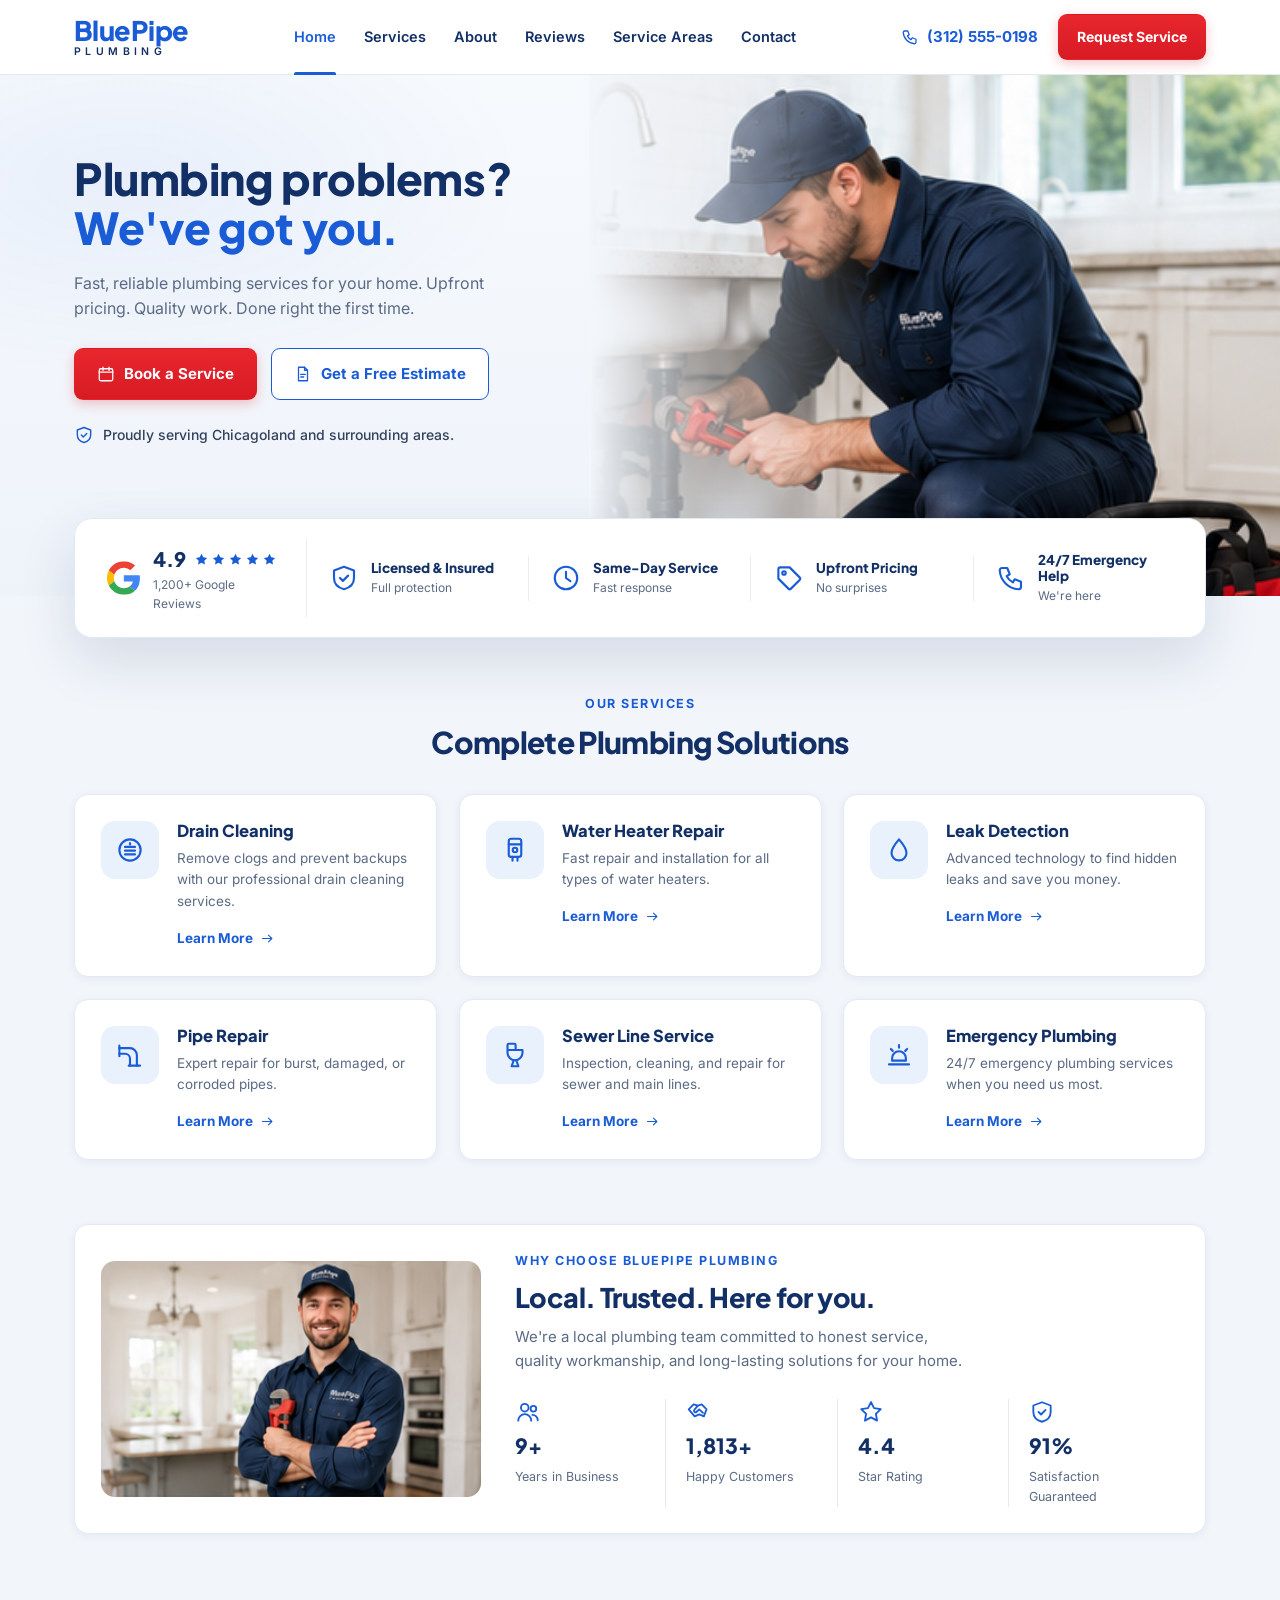
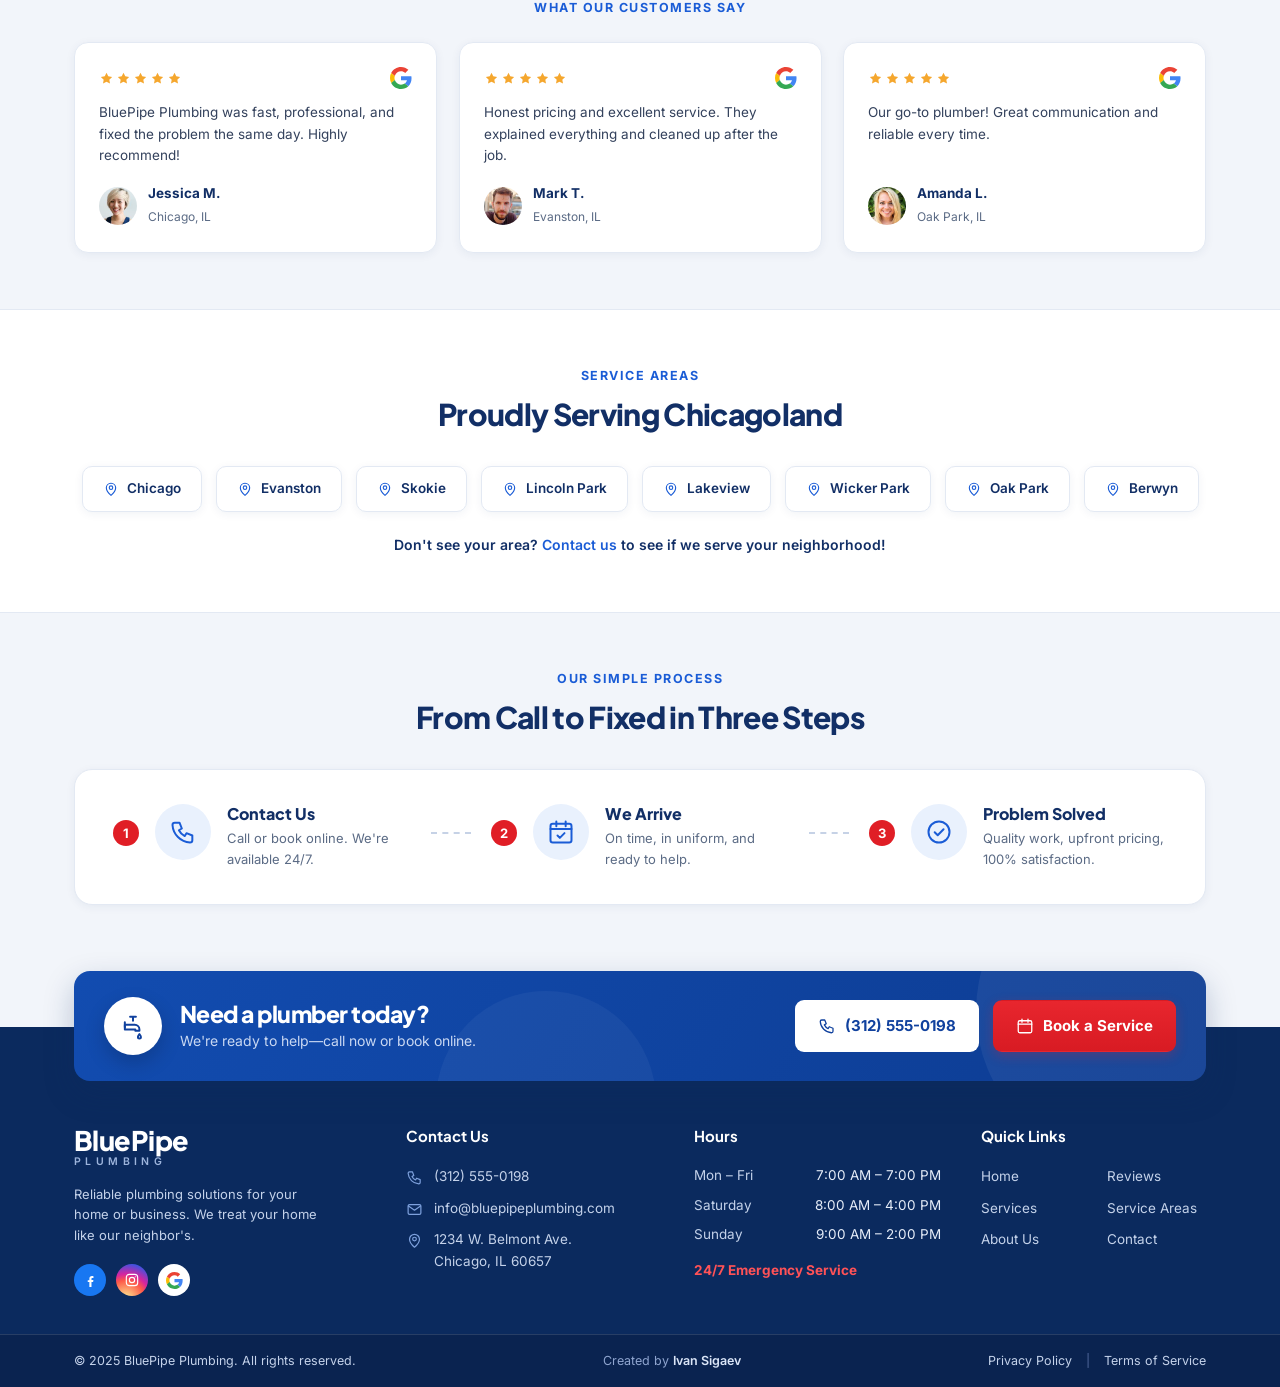
==== commit 46f5b437: "Rework home hero to full-bleed photo with trust pill bar; separate Service Areas and Process section" ====
--- a/index.html
+++ b/index.html
@@ -75,7 +75,10 @@
 </header>
 
 <!-- Hero -->
-<section class="hero">
+<section class="hero hero--home">
+  <div class="hero-photo-bleed">
+    <img src="assets/img/hero-home.png" alt="BluePipe plumber repairing a kitchen sink">
+  </div>
   <div class="container hero-grid">
     <div class="hero-copy">
       <h1>Plumbing problems?<br><span class="accent">We've got you.</span></h1>
@@ -85,9 +88,6 @@
         <a class="btn btn-outline" href="contact.html"><svg class="icon"><use href="#i-doc"/></svg> Get a Free Estimate</a>
       </div>
       <div class="hero-note"><svg class="icon"><use href="#i-shield-check"/></svg> Proudly serving Chicagoland and surrounding areas.</div>
-    </div>
-    <div class="hero-photo fade">
-      <img src="assets/img/hero-home.png" alt="BluePipe plumber repairing a kitchen sink">
     </div>
   </div>
 </section>
@@ -108,19 +108,19 @@
     </div>
     <div class="trust-item">
       <svg class="icon"><use href="#i-shield-check"/></svg>
-      <div><h3>Licensed &amp; Insured</h3><p>Fully licensed professionals for your peace of mind.</p></div>
+      <div><h3>Licensed &amp; Insured</h3><p>Full protection</p></div>
     </div>
     <div class="trust-item">
       <svg class="icon"><use href="#i-clock"/></svg>
-      <div><h3>Same-Day Service</h3><p>Fast response. Most repairs completed the same day.</p></div>
+      <div><h3>Same-Day Service</h3><p>Fast response</p></div>
     </div>
     <div class="trust-item">
       <svg class="icon"><use href="#i-tag"/></svg>
-      <div><h3>Upfront Pricing</h3><p>No surprises. Honest, flat-rate pricing.</p></div>
+      <div><h3>Upfront Pricing</h3><p>No surprises</p></div>
     </div>
     <div class="trust-item">
       <svg class="icon"><use href="#i-phone"/></svg>
-      <div><h3>24/7 Emergency Help</h3><p>We're here when plumbing problems can't wait.</p></div>
+      <div><h3>24/7 Emergency Help</h3><p>We're here</p></div>
     </div>
   </div>
 </div>
@@ -256,10 +256,11 @@
 </section>
 
 <!-- Service areas -->
-<section class="section" style="padding-top:8px">
-  <div class="container">
-    <div class="section-head" style="margin-bottom:22px">
+<section class="section section-band">
+  <div class="container">
+    <div class="section-head">
       <div class="eyebrow">Service Areas</div>
+      <h2>Proudly Serving Chicagoland</h2>
     </div>
     <div class="pills-row">
       <span class="pill"><svg class="icon"><use href="#i-map-pin"/></svg> Chicago</span>
@@ -276,11 +277,13 @@
 </section>
 
 <!-- Process -->
-<section class="section" style="padding-top:8px">
-  <div class="container">
-    <div class="section-head" style="margin-bottom:26px">
+<section class="section">
+  <div class="container">
+    <div class="section-head">
       <div class="eyebrow">Our Simple Process</div>
-    </div>
+      <h2>From Call to Fixed in Three Steps</h2>
+    </div>
+    <div class="steps-card">
     <div class="steps-h">
       <div class="step-h">
         <span class="step-num">1</span>
@@ -299,6 +302,7 @@
         <span class="icon-circle"><svg class="icon"><use href="#i-check-circle"/></svg></span>
         <div><h3>Problem Solved</h3><p>Quality work, upfront pricing, 100% satisfaction.</p></div>
       </div>
+    </div>
     </div>
   </div>
 </section>
--- a/css/styles.css
+++ b/css/styles.css
@@ -50,6 +50,11 @@
   letter-spacing: .12em; text-transform: uppercase; margin-bottom: 10px;
 }
 .section { padding: 56px 0; }
+.section-band { background: #fff; border-top: 1px solid var(--border); border-bottom: 1px solid var(--border); }
+.steps-card {
+  background: #fff; border: 1px solid var(--border); border-radius: 18px;
+  box-shadow: var(--shadow); padding: 34px 38px;
+}
 .section-head { text-align: center; margin-bottom: 34px; }
 .section-head h2 { font-size: 30px; }
 
@@ -103,9 +108,11 @@
 .nav-toggle .icon { width: 26px; height: 26px; }
 
 /* ============ Hero ============ */
-.hero { position: relative; overflow: hidden; background: linear-gradient(180deg, #f0f4fb 0%, #e9eef8 100%); }
+.hero { position: relative; overflow: hidden; background: linear-gradient(180deg, #f7fafd 0%, #eef3fa 100%); }
 .hero-grid { display: grid; grid-template-columns: 1.05fr .95fr; align-items: center; gap: 40px; }
 .hero-copy { padding: 52px 0; }
+.hero--home .hero-grid { grid-template-columns: minmax(0, 520px) 1fr; }
+.hero--home .hero-copy { padding: 80px 0 150px; position: relative; z-index: 2; }
 .hero-copy h1 { font-size: 44px; letter-spacing: -.01em; }
 .hero-copy h1 .accent { color: var(--blue); }
 .hero-copy .lead { margin: 18px 0 26px; font-size: 16px; color: var(--muted); max-width: 440px; }
@@ -124,15 +131,34 @@
   content: ""; position: absolute; inset: 0; z-index: 1;
   background: linear-gradient(90deg, #edf1f9 0%, rgba(237, 241, 249, 0) 24%);
 }
+.hero-photo-bleed { position: absolute; top: 0; right: 0; bottom: 0; left: 46%; }
+.hero-photo-bleed img {
+  width: 100%; height: 100%;
+  object-fit: cover; object-position: center;
+}
+.hero-photo-bleed::before {
+  content: ""; position: absolute; inset: 0; z-index: 1;
+  background: linear-gradient(90deg, #f3f7fc 0%, rgba(243, 247, 252, .55) 16%, rgba(243, 247, 252, 0) 44%);
+}
 .breadcrumb { display: flex; align-items: center; gap: 7px; font-size: 13px; color: var(--muted); margin-bottom: 14px; }
 .breadcrumb a:hover { color: var(--blue); }
 .breadcrumb .sep { color: #9aa8c0; }
 
 /* ============ Trust bar (home) ============ */
 .trust-bar {
-  display: flex; align-items: stretch; gap: 14px;
-  margin-top: -34px; position: relative; z-index: 5;
-}
+  display: flex; align-items: center; gap: 0;
+  margin-top: -78px; position: relative; z-index: 5;
+  background: #fff; border: 1px solid var(--border); border-radius: 18px;
+  box-shadow: 0 22px 55px rgba(18, 47, 102, .13);
+  padding: 20px 10px;
+}
+.trust-bar .trust-item {
+  background: none; border: 0; border-radius: 0; box-shadow: none;
+  align-items: center; padding: 4px 22px;
+  border-right: 1px solid #e8edf6;
+}
+.trust-bar .trust-item:last-child { border-right: 0; }
+.trust-bar .trust-item .icon { margin-top: 0; }
 .trust-item {
   flex: 1; display: flex; align-items: flex-start; gap: 12px; padding: 18px;
   background: #fff; border: 1px solid var(--border); border-radius: var(--radius);
@@ -462,6 +488,12 @@
   .services-grid-4, .value-grid, .percent-grid { grid-template-columns: repeat(2, 1fr); }
   .trust-bar, .feature-bar, .mini-stats { flex-wrap: wrap; }
   .trust-item { flex: 1 1 45%; padding: 14px 16px; }
+  .trust-bar { gap: 6px 0; padding: 14px 6px; }
+  .trust-bar .trust-item { flex: 1 1 45%; border-right: 0; padding: 8px 16px; }
+  .hero-photo-bleed { left: 55%; }
+  .hero-photo-bleed::before {
+    background: linear-gradient(90deg, #f3f7fc 0%, rgba(243, 247, 252, .6) 24%, rgba(243, 247, 252, 0) 55%);
+  }
   .mini-stat { flex: 1 1 45%; border-left: none; padding: 10px 14px; }
   .why-card { grid-template-columns: 1fr; }
   .split { grid-template-columns: 1fr; }
@@ -488,14 +520,11 @@
 ::selection { background: rgba(26, 92, 214, .18); }
 :focus-visible { outline: 2px solid var(--blue); outline-offset: 2px; border-radius: 4px; }
 
-/* --- Hero atmosphere: soft glows + dot grid --- */
+/* --- Hero atmosphere: soft glow --- */
 .hero {
   background-image:
-    radial-gradient(640px 320px at 88% 12%, rgba(26, 92, 214, .10), transparent 62%),
-    radial-gradient(520px 300px at 4% 95%, rgba(26, 92, 214, .07), transparent 60%),
-    radial-gradient(rgba(18, 47, 102, .045) 1px, transparent 1.4px),
-    linear-gradient(180deg, #f0f4fb 0%, #e9eef8 100%);
-  background-size: auto, auto, 26px 26px, auto;
+    radial-gradient(640px 320px at 10% 20%, rgba(26, 92, 214, .06), transparent 62%),
+    linear-gradient(180deg, #f7fafd 0%, #eef3fa 100%);
 }
 
 /* --- Card depth & hover lift --- */
@@ -623,7 +652,7 @@
 .hero-copy > *:nth-child(3) { animation-delay: .23s; }
 .hero-copy > *:nth-child(4) { animation-delay: .32s; }
 .hero-copy > *:nth-child(5) { animation-delay: .41s; }
-.hero-photo img, .hero .photo img { animation: hero-img-in 1s cubic-bezier(.22, .61, .36, 1) backwards .25s; }
+.hero-photo img, .hero-photo-bleed img, .hero .photo img { animation: hero-img-in 1s cubic-bezier(.22, .61, .36, 1) backwards .25s; }
 
 /* --- Scroll reveal system (classes set by js/main.js) --- */
 .reveal {
@@ -658,6 +687,8 @@
   .hero-grid { grid-template-columns: 1fr; }
   .hero-photo { min-height: 240px; }
   .hero-photo.fade::before { display: none; }
+  .hero-photo-bleed { position: relative; left: auto; width: 100%; height: 280px; }
+  .hero-photo-bleed::before { display: none; }
   .steps-h { flex-direction: column; }
   .step-dash { display: none; }
   .cta-banner { flex-direction: column; text-align: center; }
@@ -707,6 +738,7 @@
   .grid-local > img { max-width: 240px; margin: 0 auto; }
   .check-grid { grid-template-columns: repeat(2, auto); }
   .section { padding: 40px 0; }
+  .steps-card { padding: 22px 20px; }
   .hero-copy { padding: 38px 0; }
   .stats-row { flex-wrap: wrap; gap: 14px 0; }
   .stat { flex: 1 1 45%; border-left: none; padding: 0; }
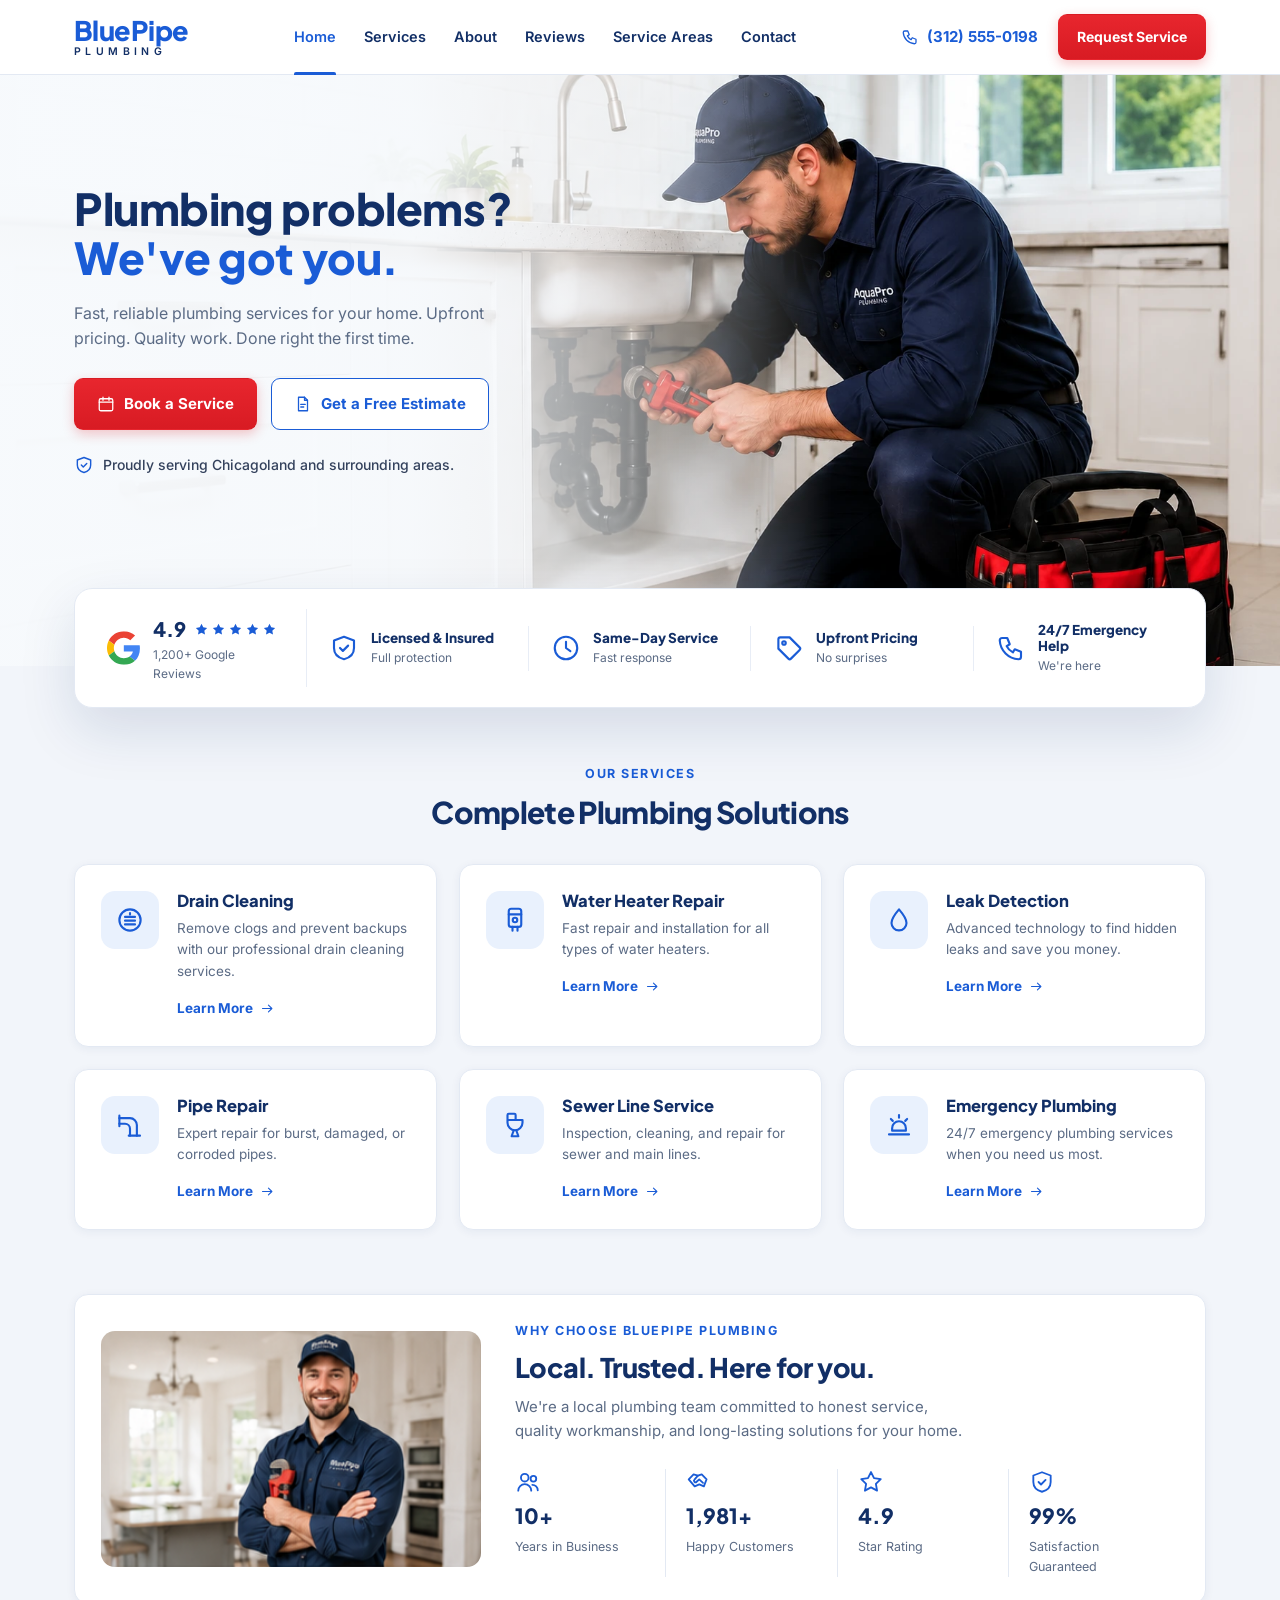
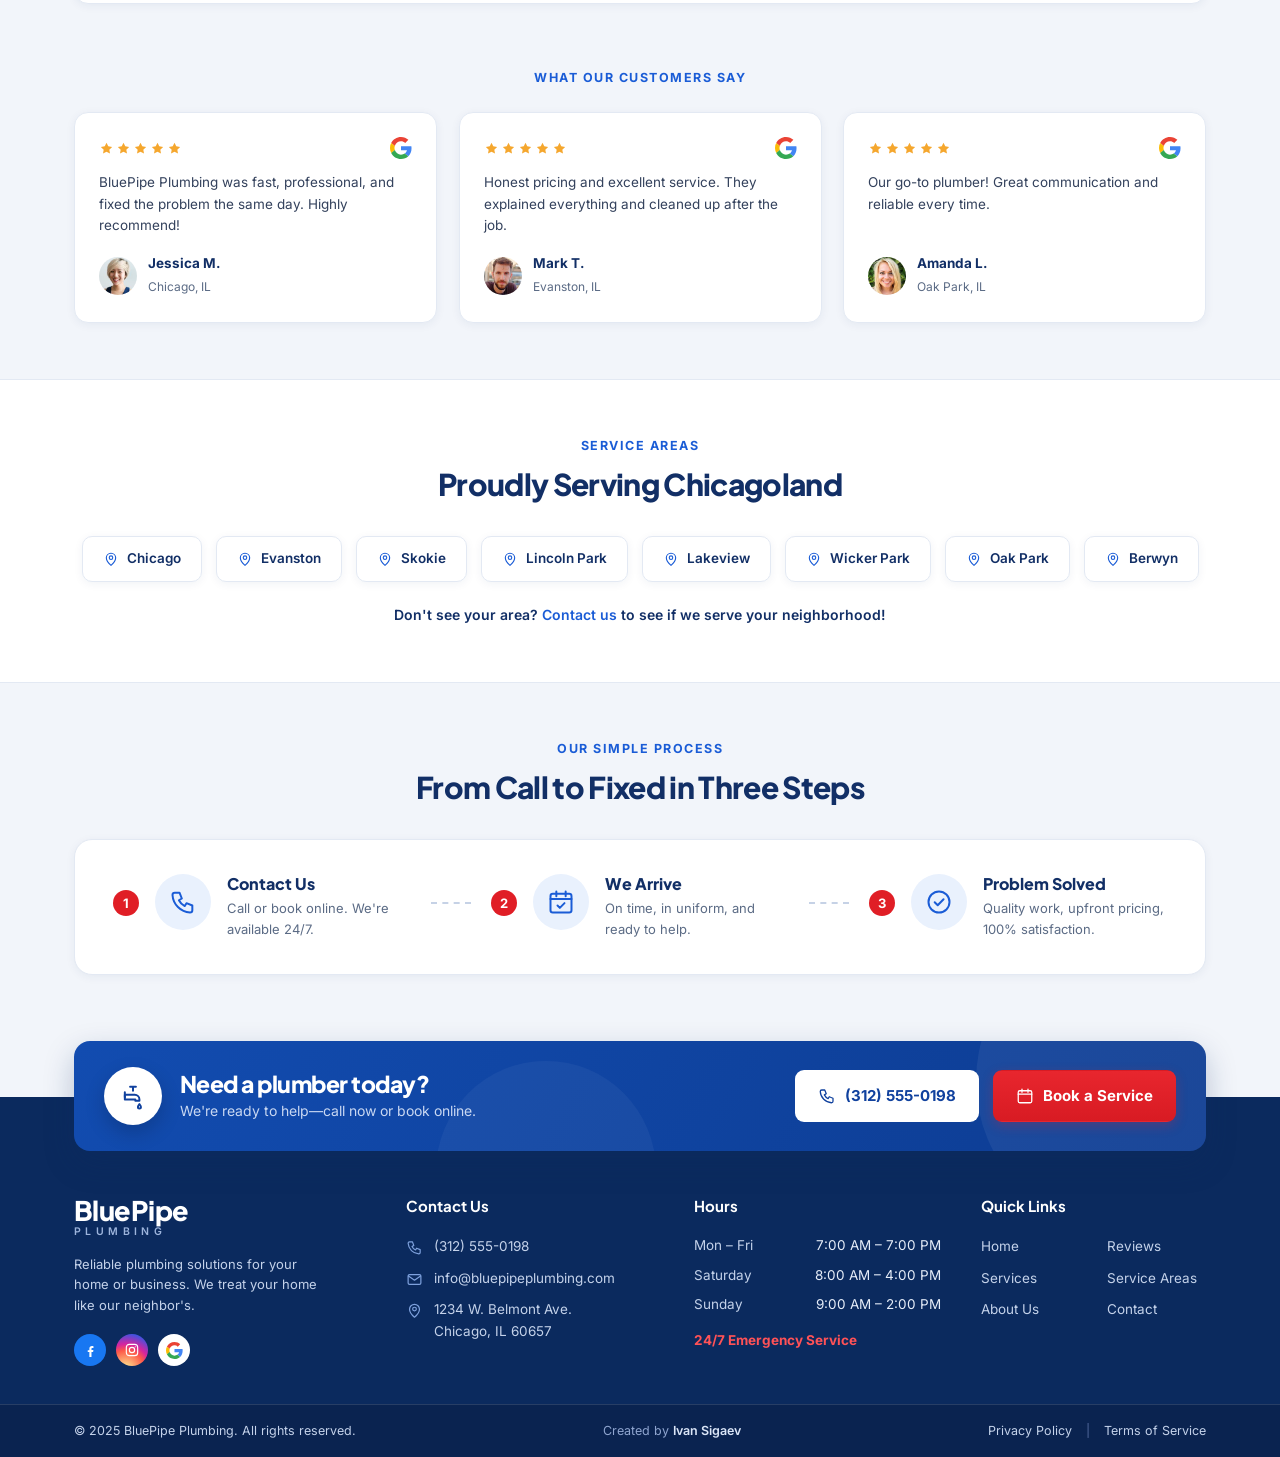
==== commit 25926837: "Use high-res hero photo as full-width hero background with left fade Replaces the 448px hero-home.pn" ====
--- a/index.html
+++ b/index.html
@@ -77,7 +77,7 @@
 <!-- Hero -->
 <section class="hero hero--home">
   <div class="hero-photo-bleed">
-    <img src="assets/img/hero-home.png" alt="BluePipe plumber repairing a kitchen sink">
+    <img src="assets/img/hero-home.jpg" alt="BluePipe plumber repairing a kitchen sink">
   </div>
   <div class="container hero-grid">
     <div class="hero-copy">
--- a/css/styles.css
+++ b/css/styles.css
@@ -112,7 +112,7 @@
 .hero-grid { display: grid; grid-template-columns: 1.05fr .95fr; align-items: center; gap: 40px; }
 .hero-copy { padding: 52px 0; }
 .hero--home .hero-grid { grid-template-columns: minmax(0, 520px) 1fr; }
-.hero--home .hero-copy { padding: 80px 0 150px; position: relative; z-index: 2; }
+.hero--home .hero-copy { padding: 110px 0 190px; position: relative; z-index: 2; }
 .hero-copy h1 { font-size: 44px; letter-spacing: -.01em; }
 .hero-copy h1 .accent { color: var(--blue); }
 .hero-copy .lead { margin: 18px 0 26px; font-size: 16px; color: var(--muted); max-width: 440px; }
@@ -131,14 +131,18 @@
   content: ""; position: absolute; inset: 0; z-index: 1;
   background: linear-gradient(90deg, #edf1f9 0%, rgba(237, 241, 249, 0) 24%);
 }
-.hero-photo-bleed { position: absolute; top: 0; right: 0; bottom: 0; left: 46%; }
+.hero-photo-bleed { position: absolute; inset: 0; }
 .hero-photo-bleed img {
   width: 100%; height: 100%;
-  object-fit: cover; object-position: center;
+  object-fit: cover; object-position: right 25%;
 }
 .hero-photo-bleed::before {
   content: ""; position: absolute; inset: 0; z-index: 1;
-  background: linear-gradient(90deg, #f3f7fc 0%, rgba(243, 247, 252, .55) 16%, rgba(243, 247, 252, 0) 44%);
+  background: linear-gradient(90deg,
+    rgba(247, 250, 253, .98) 0%,
+    rgba(247, 250, 253, .94) 32%,
+    rgba(247, 250, 253, .6) 48%,
+    rgba(247, 250, 253, 0) 65%);
 }
 .breadcrumb { display: flex; align-items: center; gap: 7px; font-size: 13px; color: var(--muted); margin-bottom: 14px; }
 .breadcrumb a:hover { color: var(--blue); }
@@ -490,9 +494,12 @@
   .trust-item { flex: 1 1 45%; padding: 14px 16px; }
   .trust-bar { gap: 6px 0; padding: 14px 6px; }
   .trust-bar .trust-item { flex: 1 1 45%; border-right: 0; padding: 8px 16px; }
-  .hero-photo-bleed { left: 55%; }
   .hero-photo-bleed::before {
-    background: linear-gradient(90deg, #f3f7fc 0%, rgba(243, 247, 252, .6) 24%, rgba(243, 247, 252, 0) 55%);
+    background: linear-gradient(90deg,
+      rgba(247, 250, 253, .97) 0%,
+      rgba(247, 250, 253, .92) 38%,
+      rgba(247, 250, 253, .55) 55%,
+      rgba(247, 250, 253, 0) 72%);
   }
   .mini-stat { flex: 1 1 45%; border-left: none; padding: 10px 14px; }
   .why-card { grid-template-columns: 1fr; }
@@ -687,7 +694,7 @@
   .hero-grid { grid-template-columns: 1fr; }
   .hero-photo { min-height: 240px; }
   .hero-photo.fade::before { display: none; }
-  .hero-photo-bleed { position: relative; left: auto; width: 100%; height: 280px; }
+  .hero-photo-bleed { position: relative; inset: auto; width: 100%; height: 280px; }
   .hero-photo-bleed::before { display: none; }
   .steps-h { flex-direction: column; }
   .step-dash { display: none; }
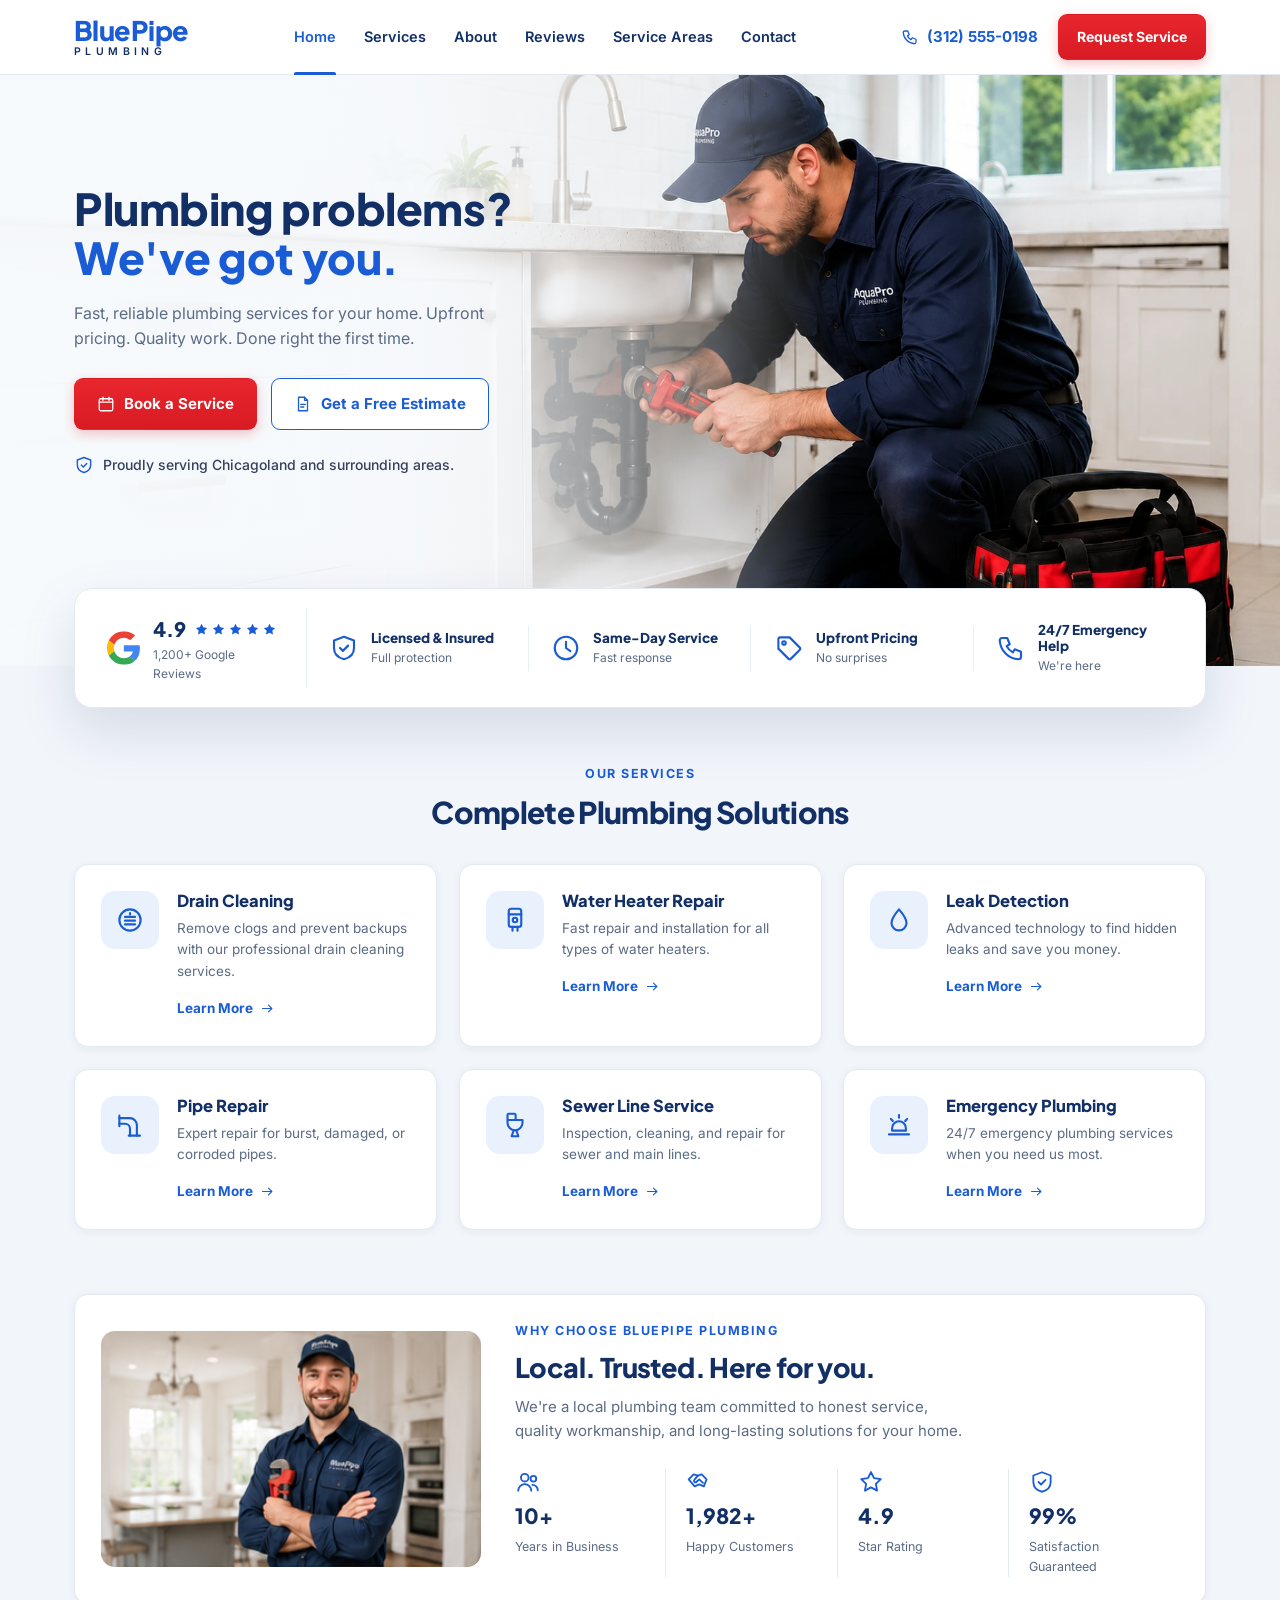
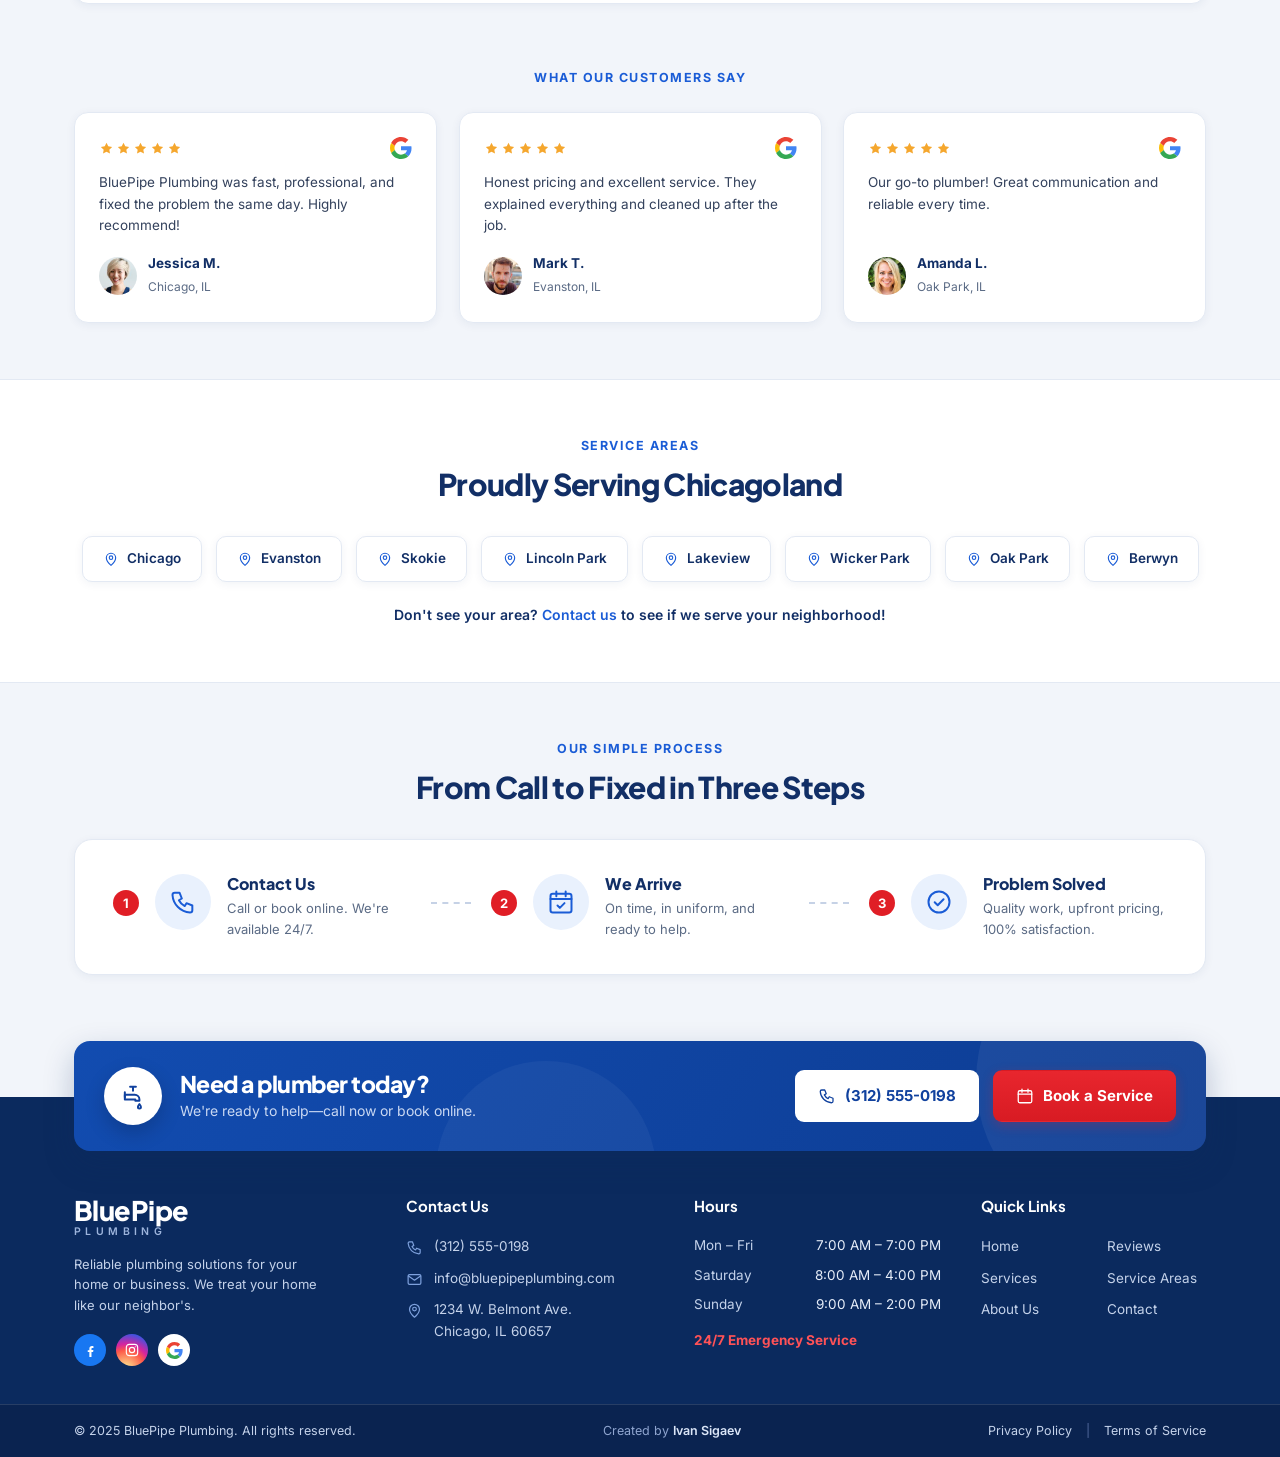
==== commit edff1917: "Apply full-bleed hero treatment with high-res photos to Services and Reviews pages Both pages now us" ====
--- a/index.html
+++ b/index.html
@@ -75,7 +75,7 @@
 </header>
 
 <!-- Hero -->
-<section class="hero hero--home">
+<section class="hero hero--bleed hero--home">
   <div class="hero-photo-bleed">
     <img src="assets/img/hero-home.jpg" alt="BluePipe plumber repairing a kitchen sink">
   </div>
--- a/css/styles.css
+++ b/css/styles.css
@@ -111,8 +111,21 @@
 .hero { position: relative; overflow: hidden; background: linear-gradient(180deg, #f7fafd 0%, #eef3fa 100%); }
 .hero-grid { display: grid; grid-template-columns: 1.05fr .95fr; align-items: center; gap: 40px; }
 .hero-copy { padding: 52px 0; }
+.hero--bleed .hero-grid { grid-template-columns: minmax(0, 560px) 1fr; }
+.hero--bleed .hero-copy { position: relative; z-index: 2; }
 .hero--home .hero-grid { grid-template-columns: minmax(0, 520px) 1fr; }
-.hero--home .hero-copy { padding: 110px 0 190px; position: relative; z-index: 2; }
+.hero--home .hero-copy { padding: 110px 0 190px; }
+.hero--services .hero-copy { padding: 64px 0 84px; }
+.hero--services .hero-photo-bleed img { object-position: center 30%; }
+.hero--reviews .hero-copy { padding: 80px 0 130px; }
+.hero--reviews .hero-photo-bleed img { object-position: center 22%; }
+.hero--reviews .hero-photo-bleed::before {
+  background: linear-gradient(90deg,
+    rgba(247, 250, 253, .97) 0%,
+    rgba(247, 250, 253, .85) 26%,
+    rgba(247, 250, 253, .35) 40%,
+    rgba(247, 250, 253, 0) 52%);
+}
 .hero-copy h1 { font-size: 44px; letter-spacing: -.01em; }
 .hero-copy h1 .accent { color: var(--blue); }
 .hero-copy .lead { margin: 18px 0 26px; font-size: 16px; color: var(--muted); max-width: 440px; }
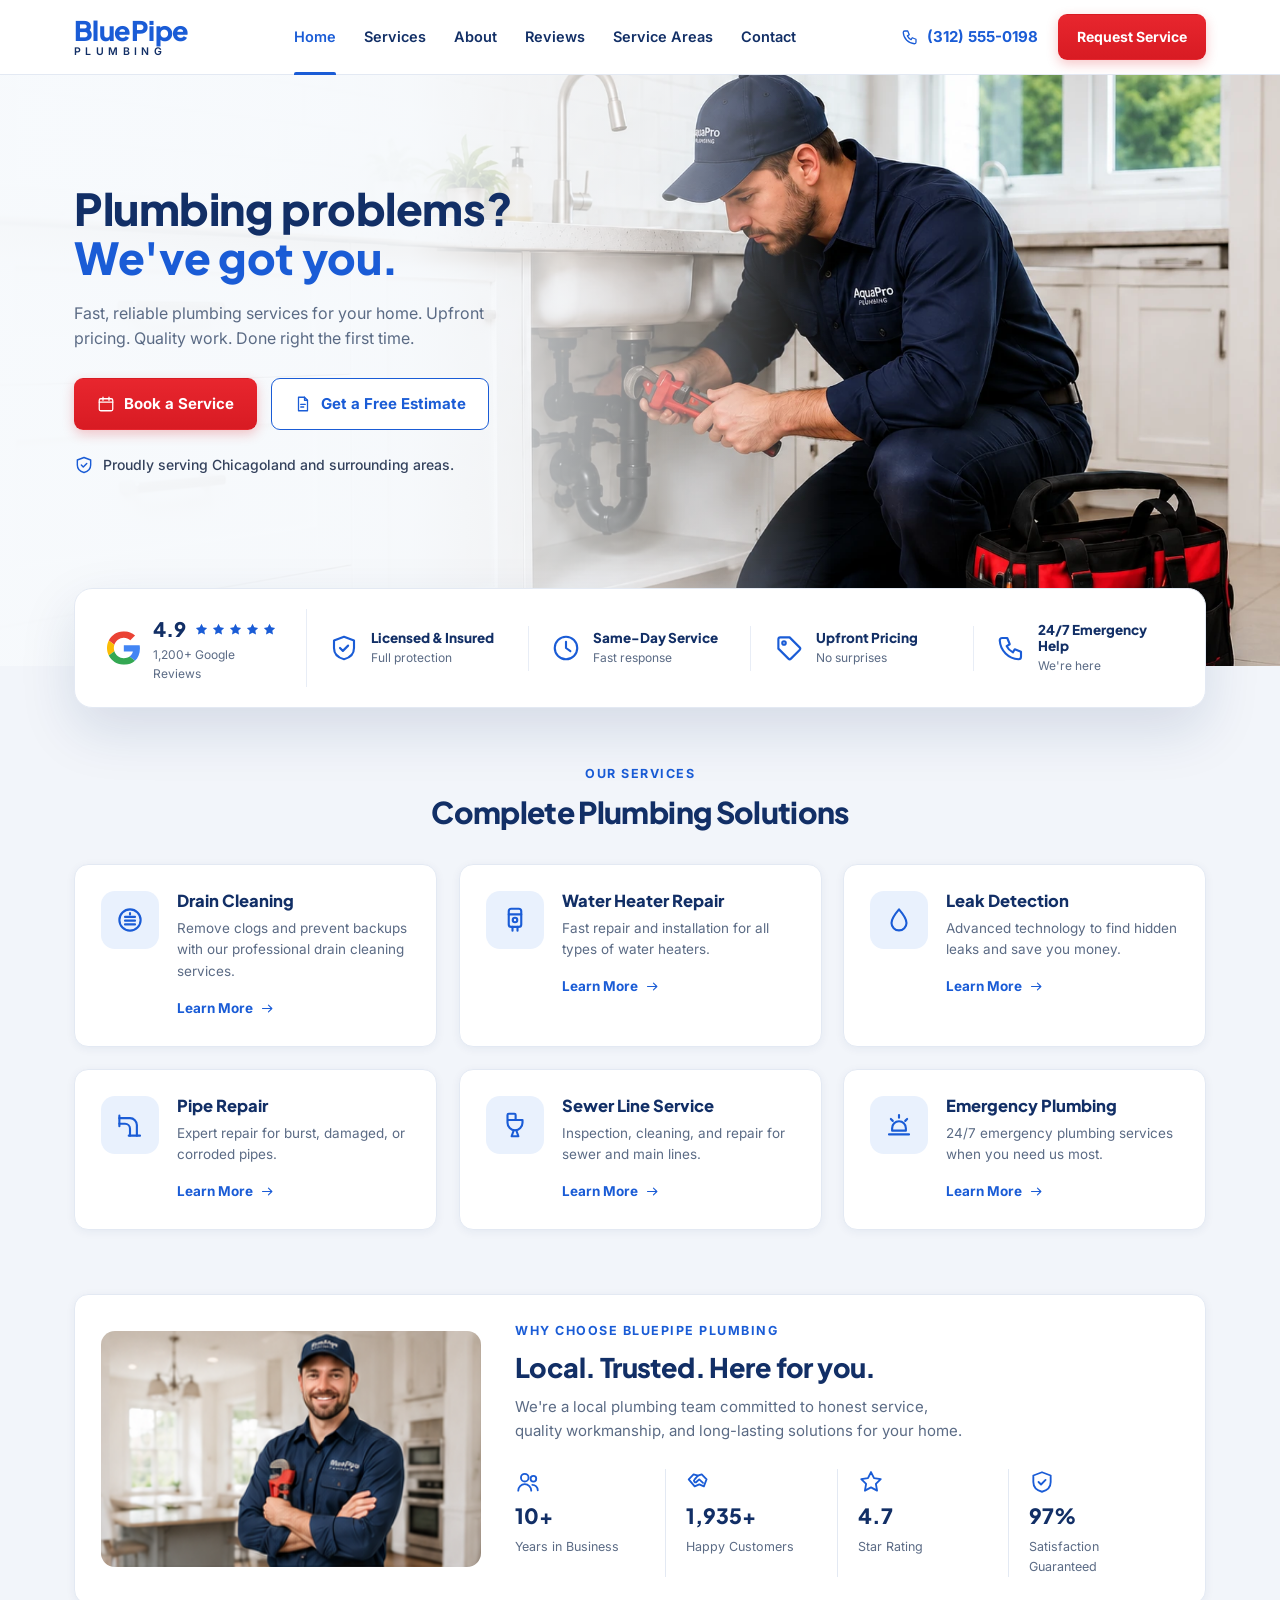
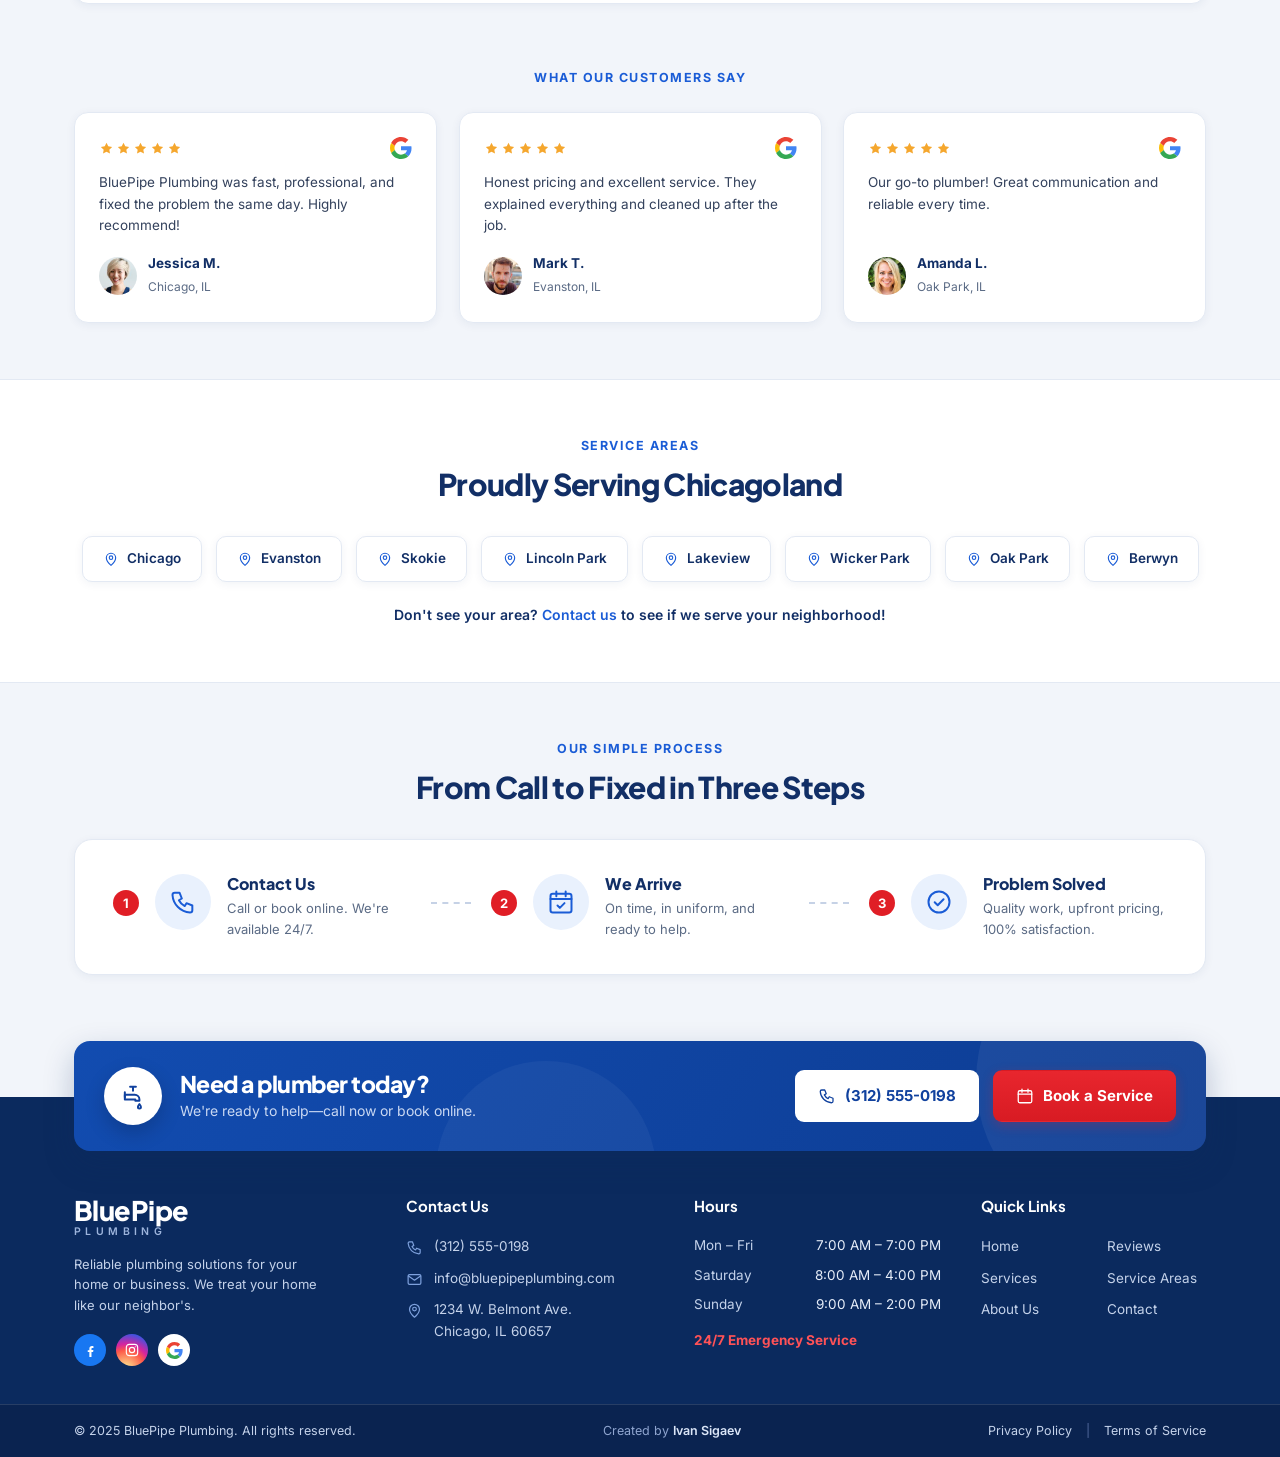
==== commit 544445c8: "Match Services/Contact hero framing to mockups; smoother left dissolve everywhere - Services photo i" ====
--- a/index.html
+++ b/index.html
@@ -8,7 +8,7 @@
 <link rel="preconnect" href="https://fonts.googleapis.com">
 <link rel="preconnect" href="https://fonts.gstatic.com" crossorigin>
 <link href="https://fonts.googleapis.com/css2?family=Inter:wght@400;500;600;700;800&family=Plus+Jakarta+Sans:wght@600;700;800&display=swap" rel="stylesheet">
-<link rel="stylesheet" href="css/styles.css">
+<link rel="stylesheet" href="css/styles.css?v=3">
 </head>
 <body>
 
--- a/css/styles.css
+++ b/css/styles.css
@@ -115,10 +115,45 @@
 .hero--bleed .hero-copy { position: relative; z-index: 2; }
 .hero--home .hero-grid { grid-template-columns: minmax(0, 520px) 1fr; }
 .hero--home .hero-copy { padding: 110px 0 190px; }
+.hero--contact .hero-copy { padding: 72px 0 80px; }
+.hero--contact .hero-photo-bleed img {
+  position: absolute; top: 0; right: 0;
+  height: 100%; width: auto; max-width: none;
+}
+.hero--contact .hero-photo-bleed img,
+.hero--reviews .hero-photo-bleed img,
+.hero--services .hero-photo-bleed img {
+  -webkit-mask-image: linear-gradient(90deg,
+    transparent 0%, rgba(0, 0, 0, .12) 15%, rgba(0, 0, 0, .45) 30%, rgba(0, 0, 0, .8) 42%, #000 52%);
+  mask-image: linear-gradient(90deg,
+    transparent 0%, rgba(0, 0, 0, .12) 15%, rgba(0, 0, 0, .45) 30%, rgba(0, 0, 0, .8) 42%, #000 52%);
+}
+.hero--contact .hero-photo-bleed::before {
+  background: linear-gradient(90deg,
+    rgba(247, 250, 253, .98) 0%,
+    rgba(247, 250, 253, .92) 45%,
+    rgba(247, 250, 253, .5) 58%,
+    rgba(247, 250, 253, 0) 72%);
+}
+.hero--about .hero-copy { padding: 76px 0 100px; }
+.hero--about .hero-photo-bleed img { object-position: right 25%; }
 .hero--services .hero-copy { padding: 64px 0 84px; }
-.hero--services .hero-photo-bleed img { object-position: center 30%; }
-.hero--reviews .hero-copy { padding: 80px 0 130px; }
-.hero--reviews .hero-photo-bleed img { object-position: center 22%; }
+.hero--services .hero-photo-bleed img {
+  position: absolute; top: 0; right: 0;
+  height: 100%; width: auto; max-width: none;
+}
+.hero--services .hero-photo-bleed::before {
+  background: linear-gradient(90deg,
+    rgba(247, 250, 253, .96) 0%,
+    rgba(247, 250, 253, .8) 30%,
+    rgba(247, 250, 253, .35) 44%,
+    rgba(247, 250, 253, 0) 56%);
+}
+.hero--reviews .hero-copy { padding: 88px 0 150px; }
+.hero--reviews .hero-photo-bleed img {
+  position: absolute; top: 0; right: 0;
+  height: 100%; width: auto; max-width: none;
+}
 .hero--reviews .hero-photo-bleed::before {
   background: linear-gradient(90deg,
     rgba(247, 250, 253, .97) 0%,
@@ -672,7 +707,7 @@
 .hero-copy > *:nth-child(3) { animation-delay: .23s; }
 .hero-copy > *:nth-child(4) { animation-delay: .32s; }
 .hero-copy > *:nth-child(5) { animation-delay: .41s; }
-.hero-photo img, .hero-photo-bleed img, .hero .photo img { animation: hero-img-in 1s cubic-bezier(.22, .61, .36, 1) backwards .25s; }
+.hero-photo img, .hero .photo img { animation: hero-img-in 1s cubic-bezier(.22, .61, .36, 1) backwards .25s; }
 
 /* --- Scroll reveal system (classes set by js/main.js) --- */
 .reveal {
@@ -709,6 +744,13 @@
   .hero-photo.fade::before { display: none; }
   .hero-photo-bleed { position: relative; inset: auto; width: 100%; height: 280px; }
   .hero-photo-bleed::before { display: none; }
+  .hero--reviews .hero-photo-bleed img,
+  .hero--contact .hero-photo-bleed img,
+  .hero--services .hero-photo-bleed img {
+    position: static; width: 100%; height: 100%;
+    object-fit: cover; object-position: center 20%;
+    -webkit-mask-image: none; mask-image: none;
+  }
   .steps-h { flex-direction: column; }
   .step-dash { display: none; }
   .cta-banner { flex-direction: column; text-align: center; }
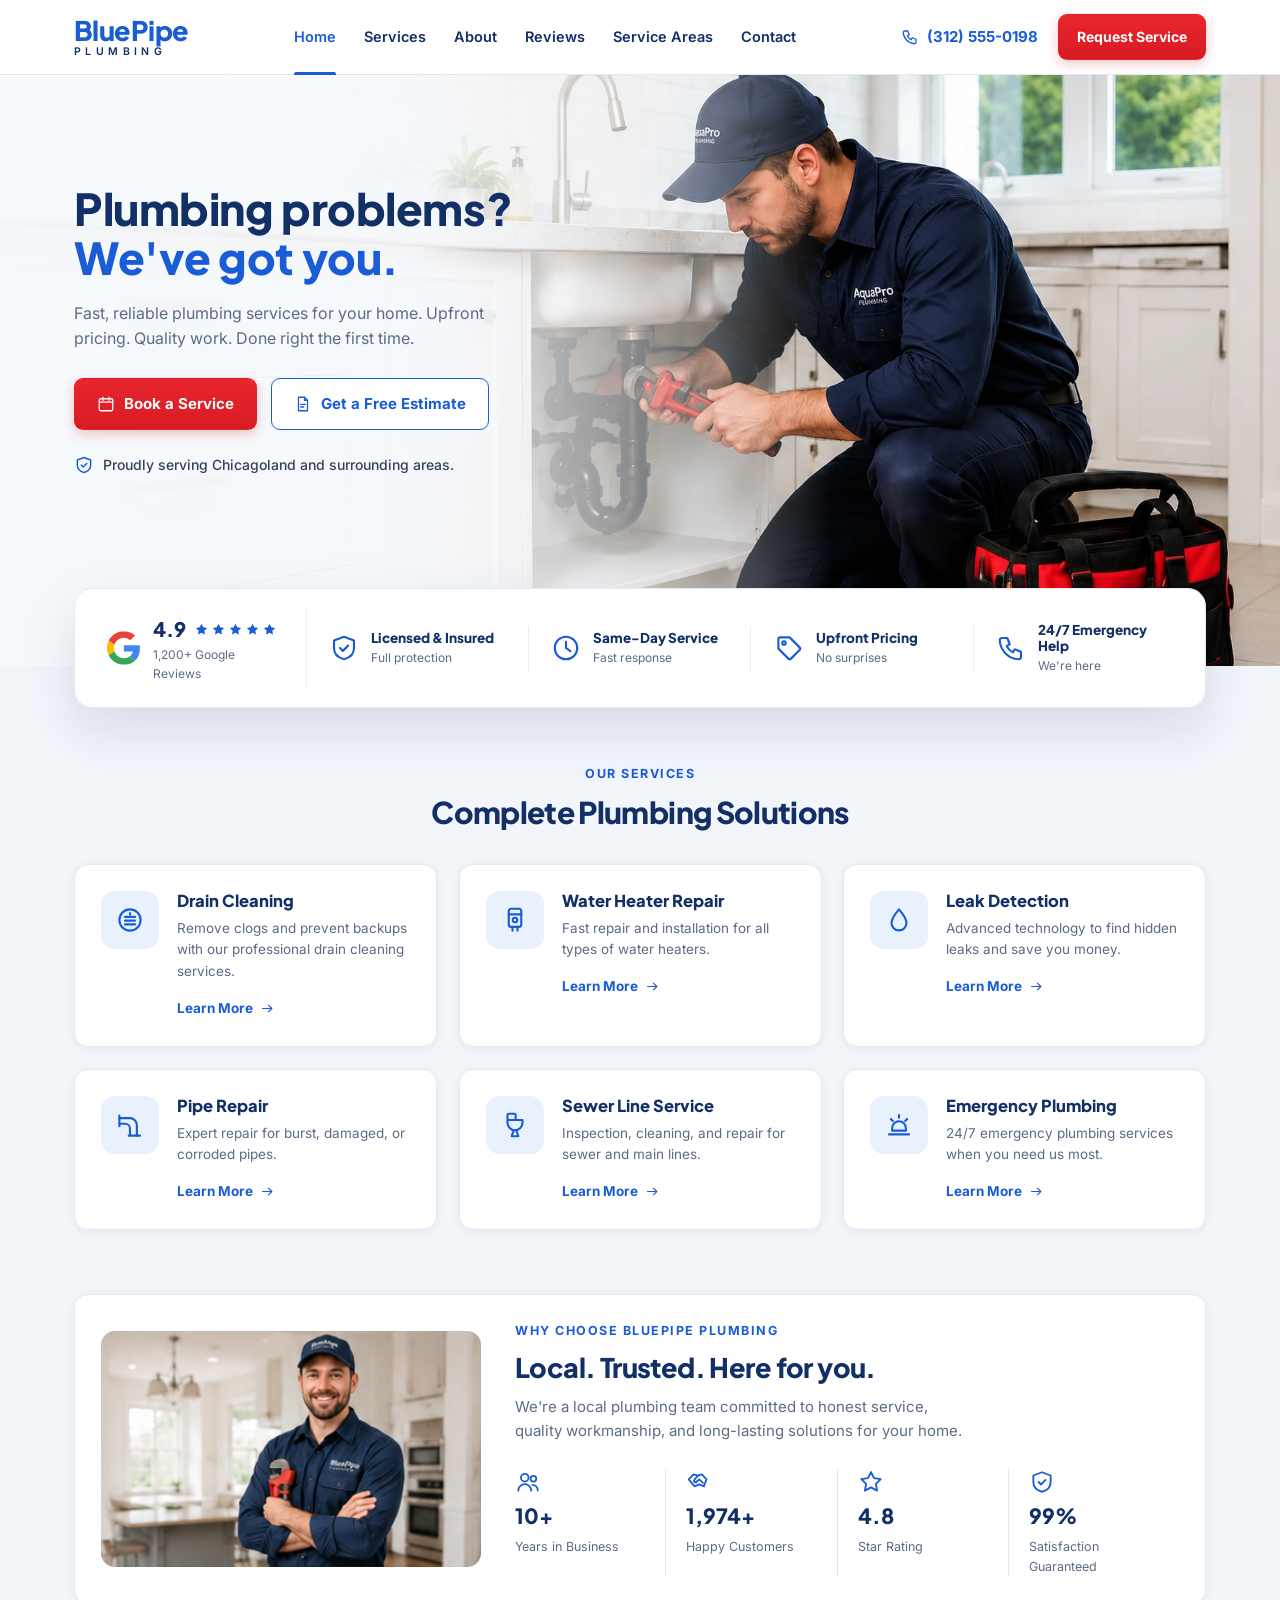
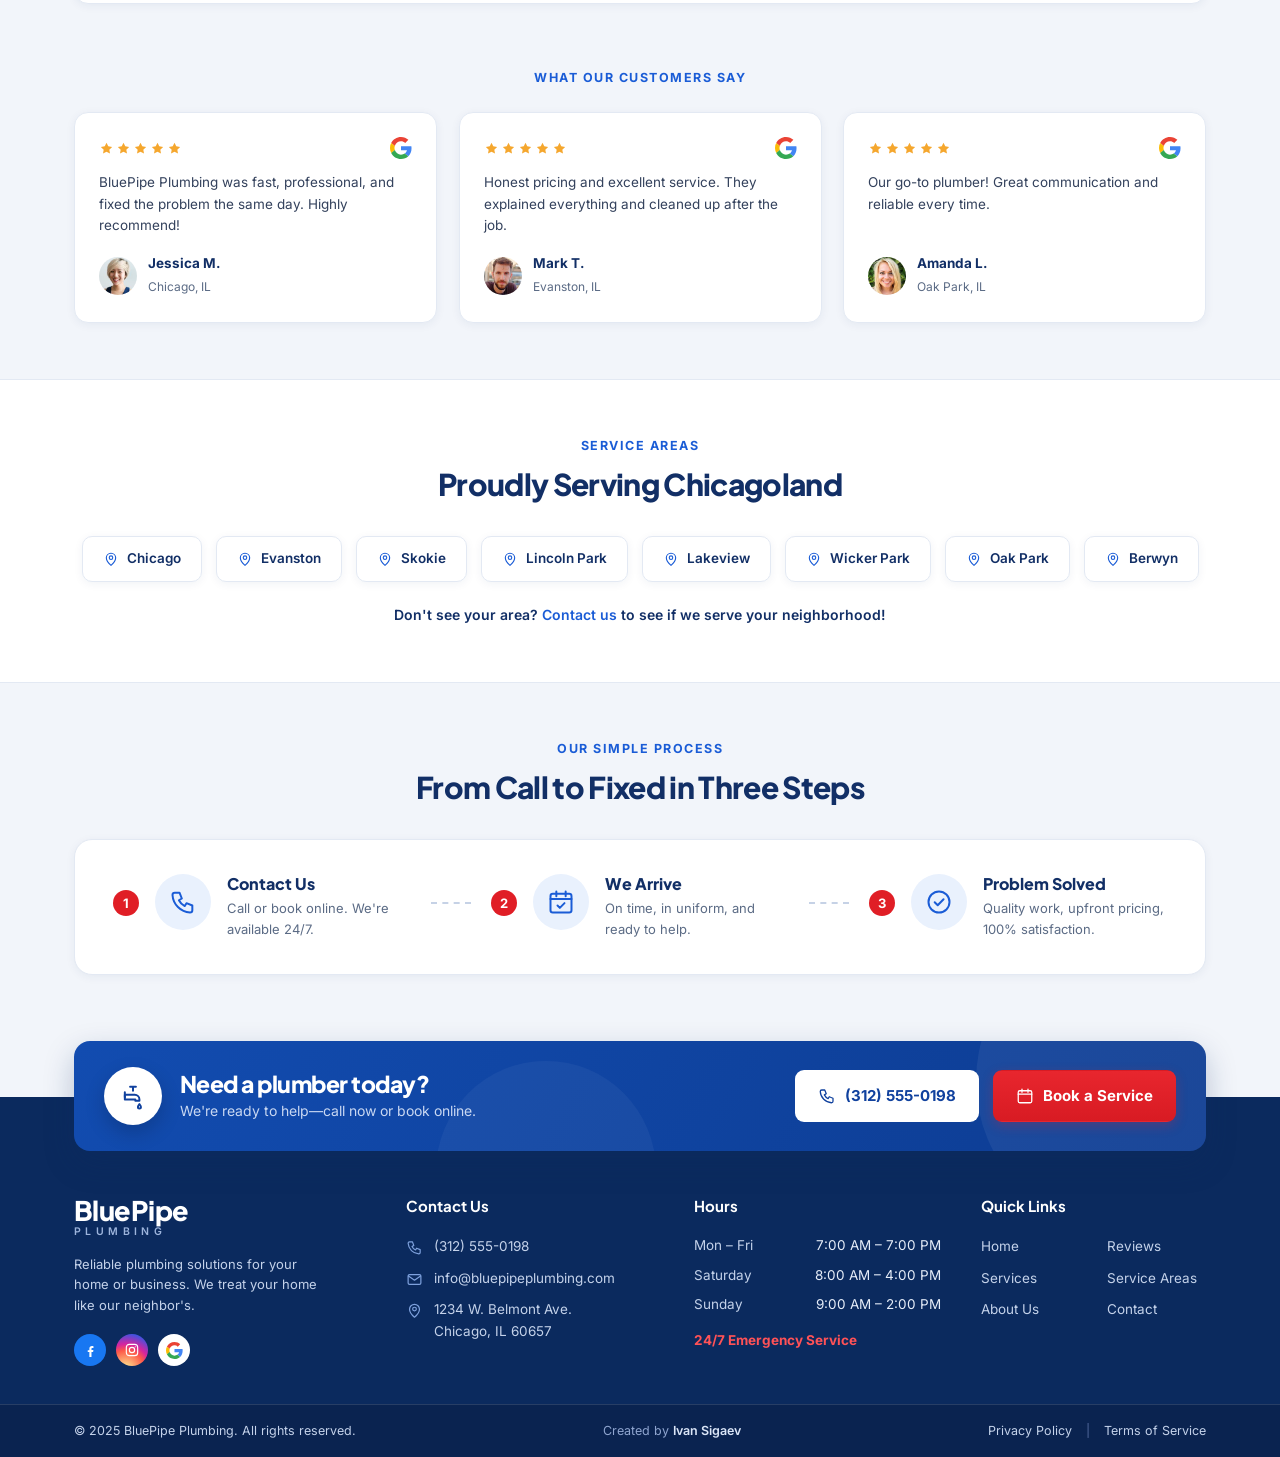
==== commit aecd3ae9: "Contact hero: full-width photo with left-to-right fade like the homepage Wider 1780px crop (pipes an" ====
--- a/index.html
+++ b/index.html
@@ -8,7 +8,7 @@
 <link rel="preconnect" href="https://fonts.googleapis.com">
 <link rel="preconnect" href="https://fonts.gstatic.com" crossorigin>
 <link href="https://fonts.googleapis.com/css2?family=Inter:wght@400;500;600;700;800&family=Plus+Jakarta+Sans:wght@600;700;800&display=swap" rel="stylesheet">
-<link rel="stylesheet" href="css/styles.css?v=3">
+<link rel="stylesheet" href="css/styles.css?v=4">
 </head>
 <body>
 
--- a/css/styles.css
+++ b/css/styles.css
@@ -116,11 +116,7 @@
 .hero--home .hero-grid { grid-template-columns: minmax(0, 520px) 1fr; }
 .hero--home .hero-copy { padding: 110px 0 190px; }
 .hero--contact .hero-copy { padding: 72px 0 80px; }
-.hero--contact .hero-photo-bleed img {
-  position: absolute; top: 0; right: 0;
-  height: 100%; width: auto; max-width: none;
-}
-.hero--contact .hero-photo-bleed img,
+.hero--contact .hero-photo-bleed img { object-position: center 40%; }
 .hero--reviews .hero-photo-bleed img,
 .hero--services .hero-photo-bleed img {
   -webkit-mask-image: linear-gradient(90deg,
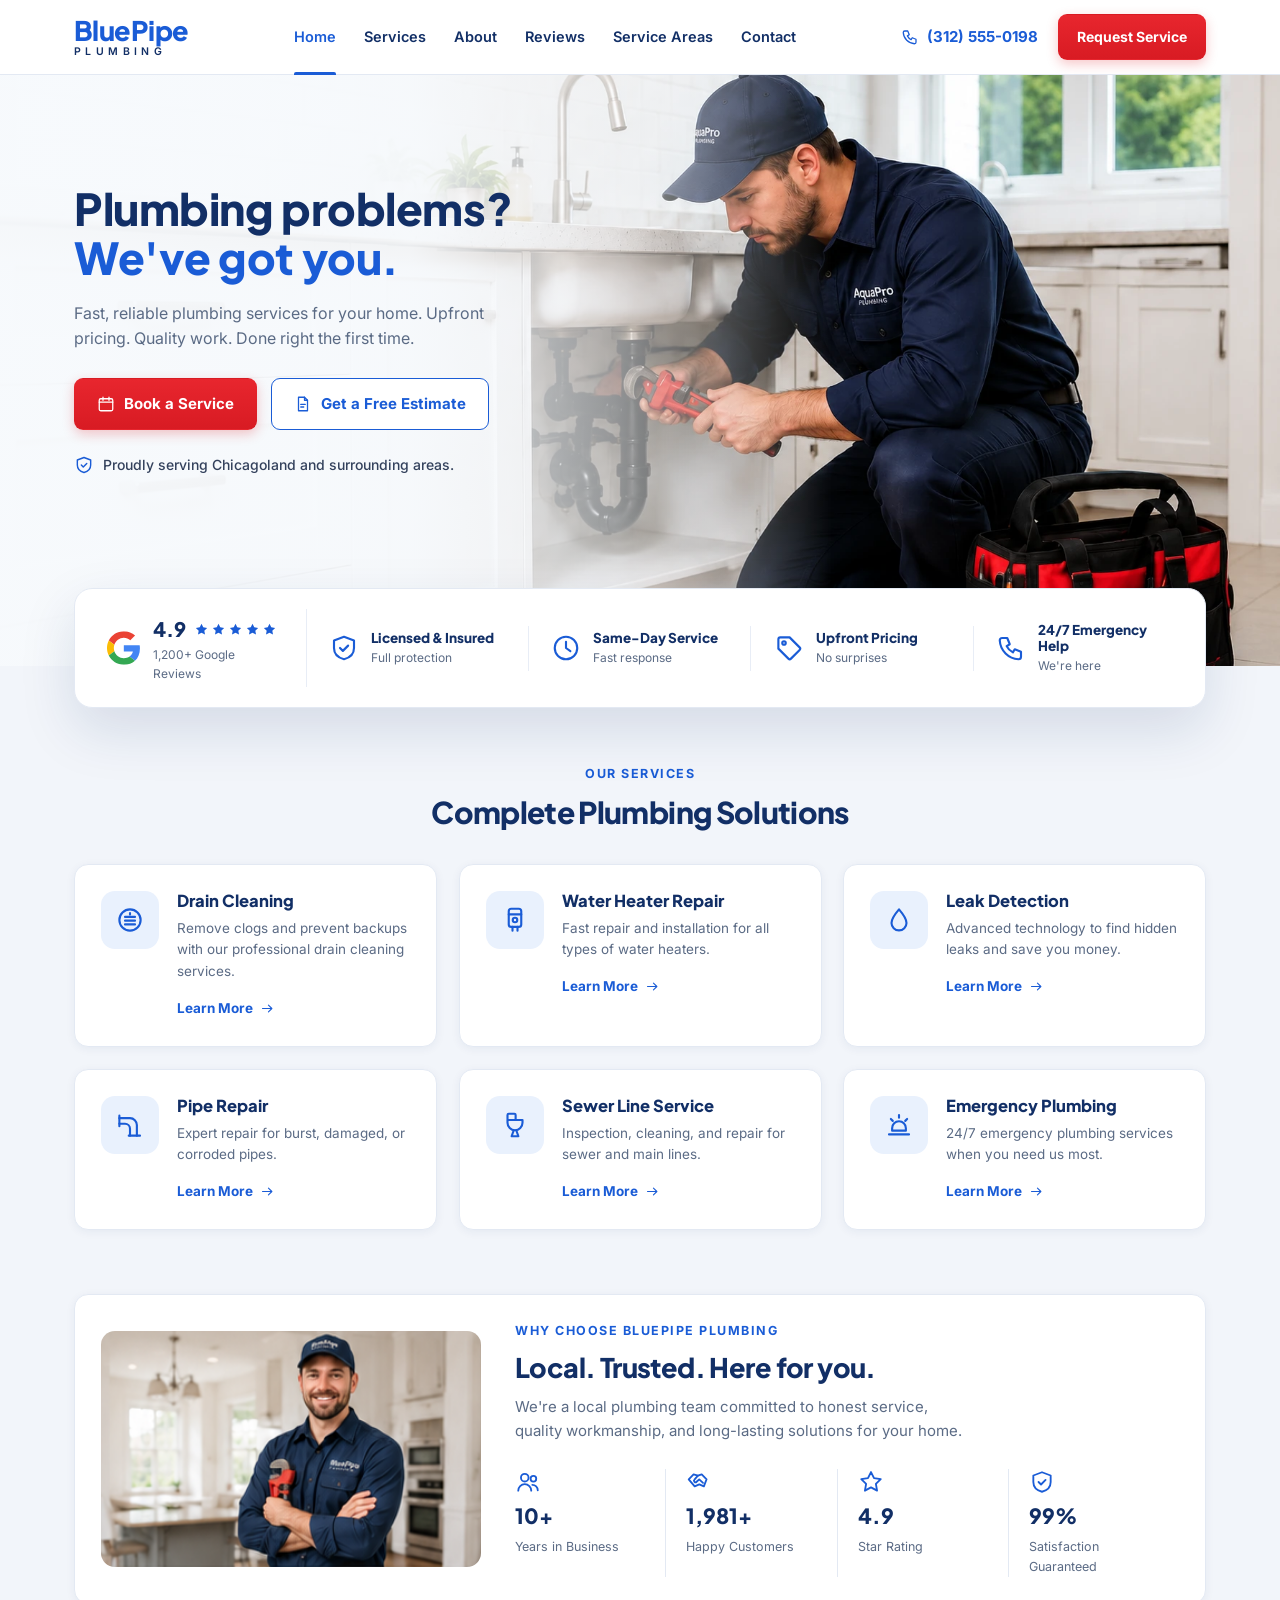
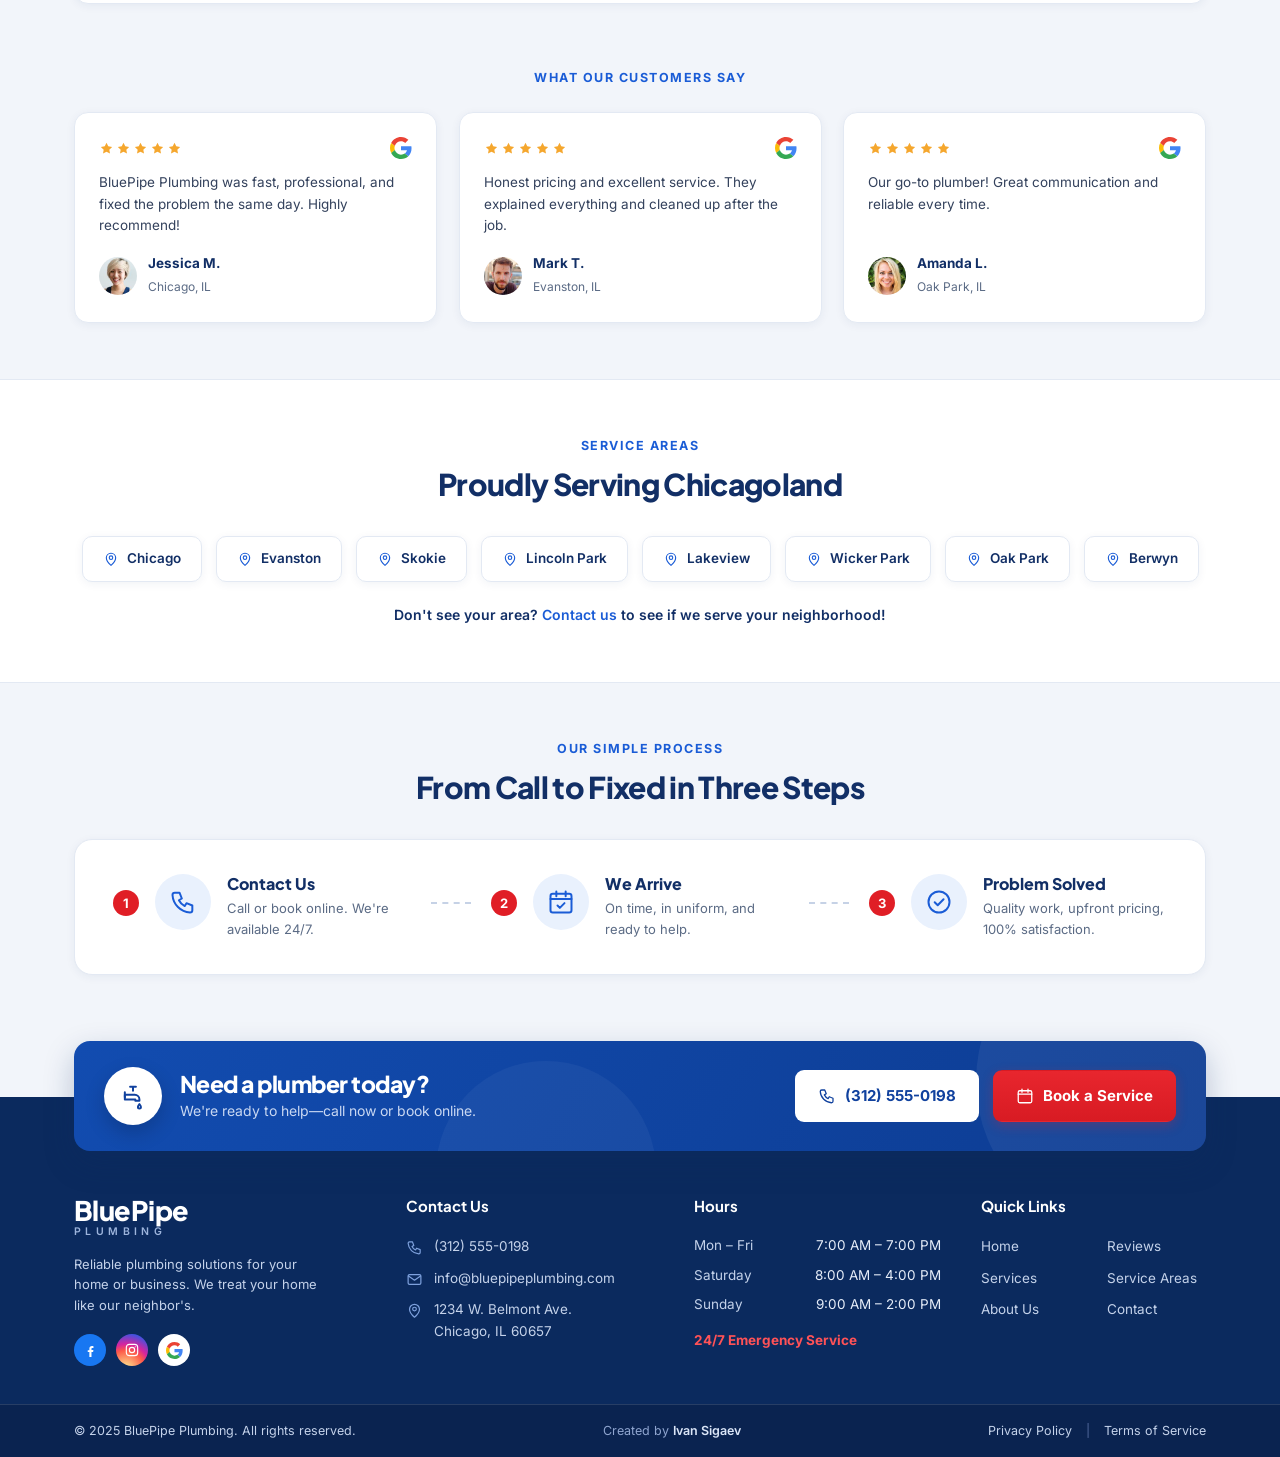
==== commit 4e397505: "Contact hero: mockup-accurate close-up panel, remove gradient banding Tight pipes-and-wrench crop as" ====
--- a/index.html
+++ b/index.html
@@ -8,7 +8,7 @@
 <link rel="preconnect" href="https://fonts.googleapis.com">
 <link rel="preconnect" href="https://fonts.gstatic.com" crossorigin>
 <link href="https://fonts.googleapis.com/css2?family=Inter:wght@400;500;600;700;800&family=Plus+Jakarta+Sans:wght@600;700;800&display=swap" rel="stylesheet">
-<link rel="stylesheet" href="css/styles.css?v=4">
+<link rel="stylesheet" href="css/styles.css?v=5">
 </head>
 <body>
 
--- a/css/styles.css
+++ b/css/styles.css
@@ -115,8 +115,12 @@
 .hero--bleed .hero-copy { position: relative; z-index: 2; }
 .hero--home .hero-grid { grid-template-columns: minmax(0, 520px) 1fr; }
 .hero--home .hero-copy { padding: 110px 0 190px; }
-.hero--contact .hero-copy { padding: 72px 0 80px; }
-.hero--contact .hero-photo-bleed img { object-position: center 40%; }
+.hero--contact .hero-copy { padding: 56px 0 64px; }
+.hero--contact .hero-photo-bleed img {
+  position: absolute; top: 0; right: 0;
+  height: 100%; width: auto; max-width: none;
+}
+.hero--contact .hero-photo-bleed img,
 .hero--reviews .hero-photo-bleed img,
 .hero--services .hero-photo-bleed img {
   -webkit-mask-image: linear-gradient(90deg,
@@ -126,10 +130,12 @@
 }
 .hero--contact .hero-photo-bleed::before {
   background: linear-gradient(90deg,
-    rgba(247, 250, 253, .98) 0%,
-    rgba(247, 250, 253, .92) 45%,
-    rgba(247, 250, 253, .5) 58%,
-    rgba(247, 250, 253, 0) 72%);
+    rgba(247, 250, 253, .96) 0%,
+    rgba(247, 250, 253, .93) 35%,
+    rgba(247, 250, 253, .82) 45%,
+    rgba(247, 250, 253, .55) 52%,
+    rgba(247, 250, 253, .25) 57%,
+    rgba(247, 250, 253, 0) 62%);
 }
 .hero--about .hero-copy { padding: 76px 0 100px; }
 .hero--about .hero-photo-bleed img { object-position: right 25%; }
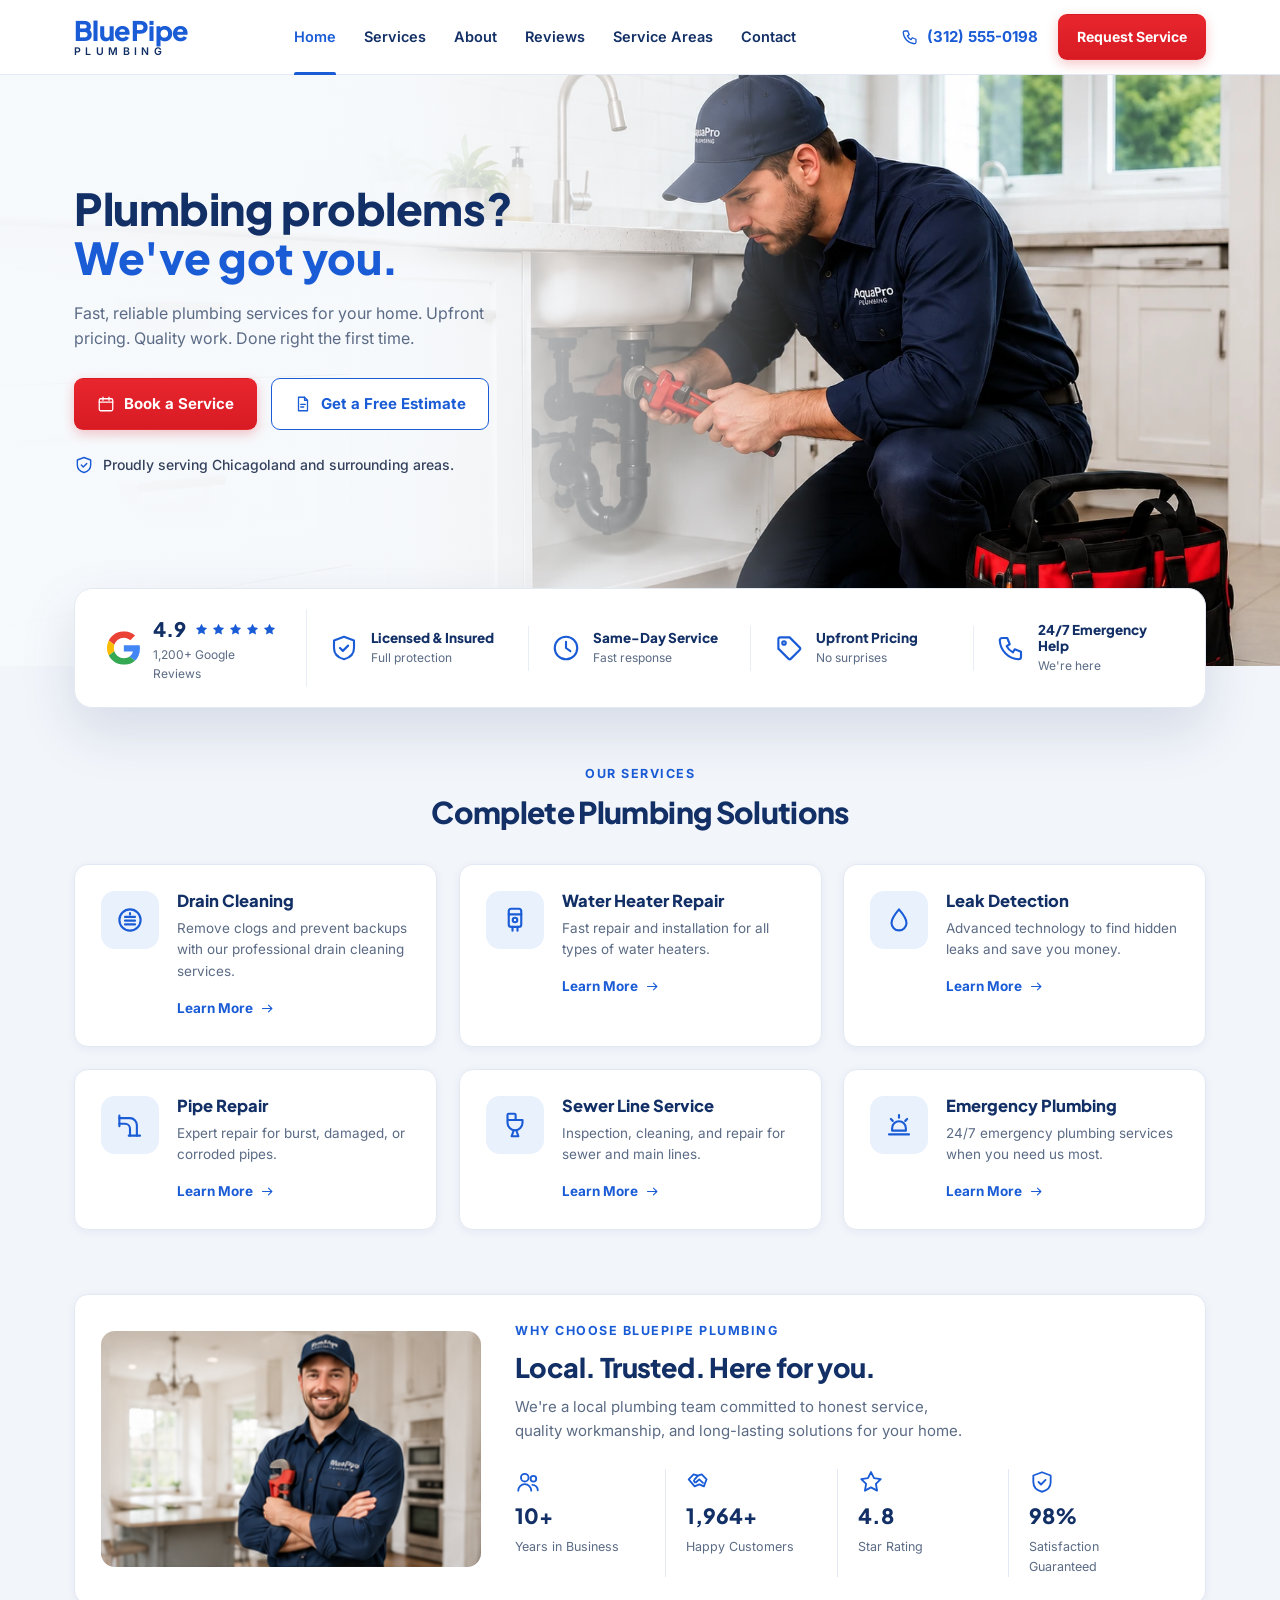
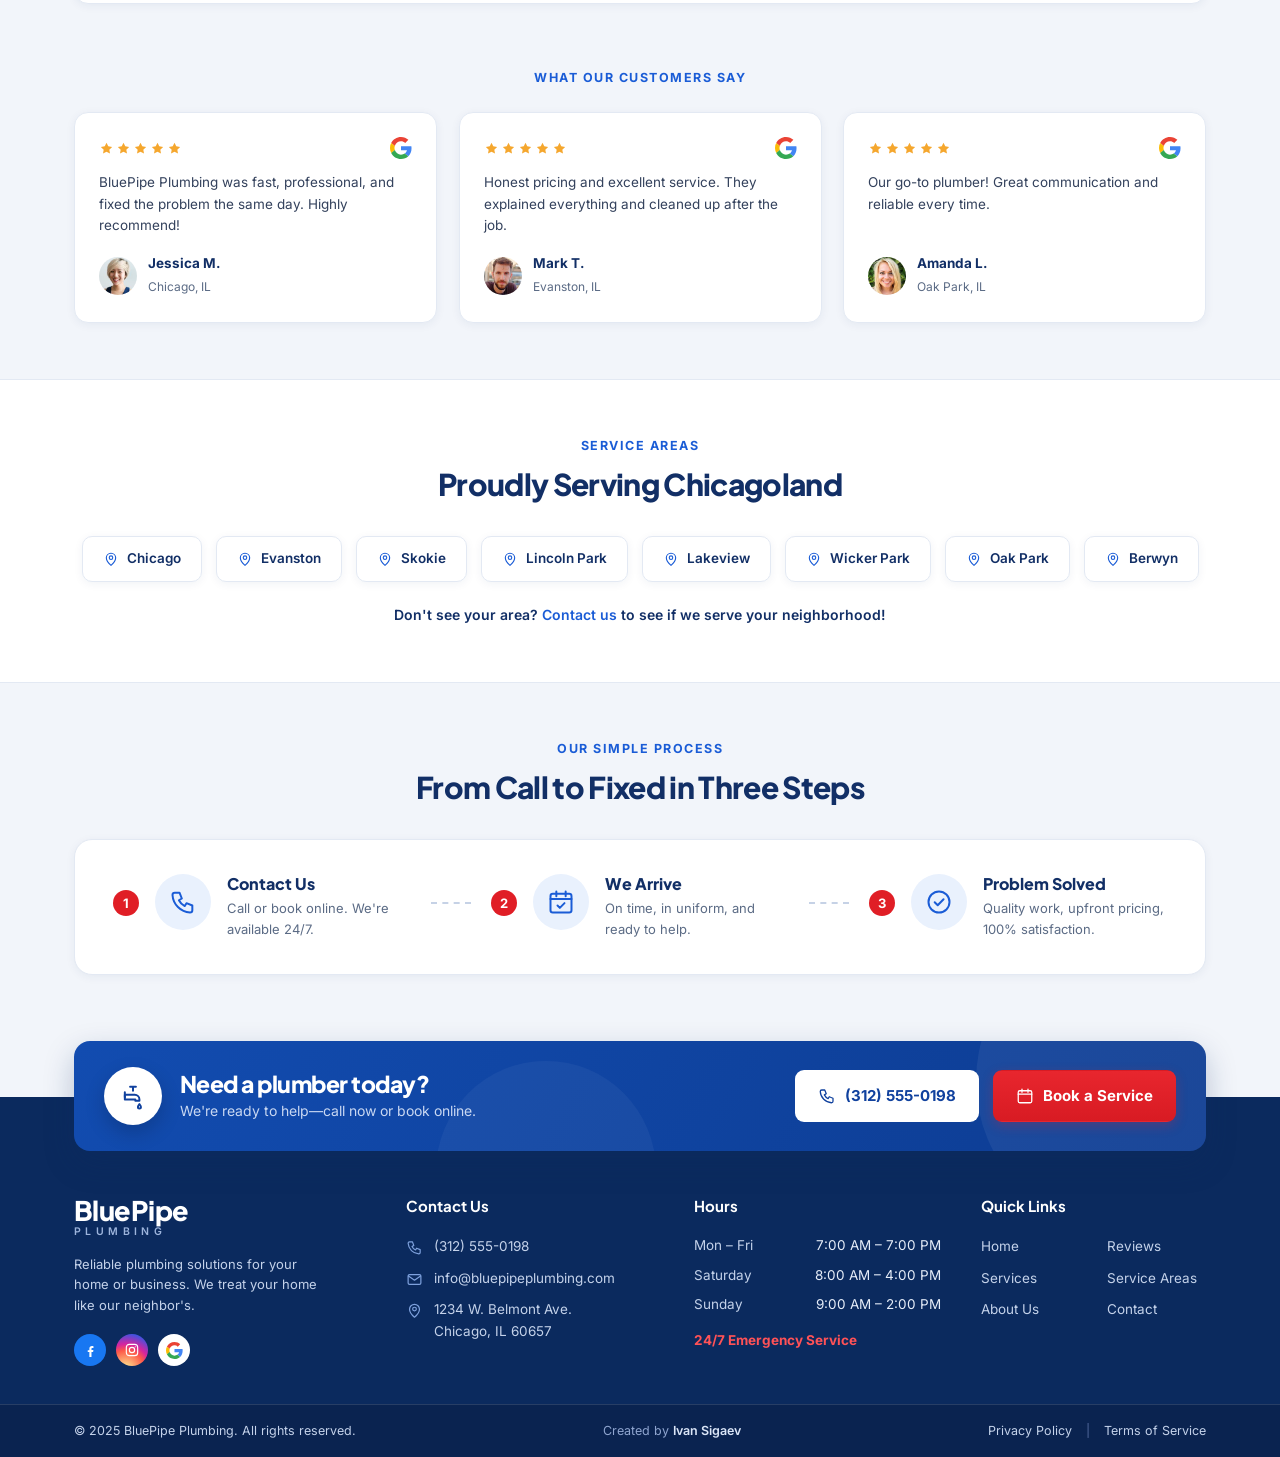
==== commit 4406d984: "Contact hero: wider panel with gradual left-to-right reveal per mockup Taller hero, pipes close-up a" ====
--- a/index.html
+++ b/index.html
@@ -8,7 +8,7 @@
 <link rel="preconnect" href="https://fonts.googleapis.com">
 <link rel="preconnect" href="https://fonts.gstatic.com" crossorigin>
 <link href="https://fonts.googleapis.com/css2?family=Inter:wght@400;500;600;700;800&family=Plus+Jakarta+Sans:wght@600;700;800&display=swap" rel="stylesheet">
-<link rel="stylesheet" href="css/styles.css?v=5">
+<link rel="stylesheet" href="css/styles.css?v=6">
 </head>
 <body>
 
--- a/css/styles.css
+++ b/css/styles.css
@@ -115,7 +115,7 @@
 .hero--bleed .hero-copy { position: relative; z-index: 2; }
 .hero--home .hero-grid { grid-template-columns: minmax(0, 520px) 1fr; }
 .hero--home .hero-copy { padding: 110px 0 190px; }
-.hero--contact .hero-copy { padding: 56px 0 64px; }
+.hero--contact .hero-copy { padding: 72px 0 84px; }
 .hero--contact .hero-photo-bleed img {
   position: absolute; top: 0; right: 0;
   height: 100%; width: auto; max-width: none;
@@ -132,10 +132,15 @@
   background: linear-gradient(90deg,
     rgba(247, 250, 253, .96) 0%,
     rgba(247, 250, 253, .93) 35%,
-    rgba(247, 250, 253, .82) 45%,
-    rgba(247, 250, 253, .55) 52%,
-    rgba(247, 250, 253, .25) 57%,
-    rgba(247, 250, 253, 0) 62%);
+    rgba(247, 250, 253, .78) 45%,
+    rgba(247, 250, 253, .4) 51%,
+    rgba(247, 250, 253, 0) 56%);
+}
+.hero--contact .hero-photo-bleed img {
+  -webkit-mask-image: linear-gradient(90deg,
+    transparent 0%, rgba(0, 0, 0, .35) 12%, rgba(0, 0, 0, .75) 22%, #000 32%);
+  mask-image: linear-gradient(90deg,
+    transparent 0%, rgba(0, 0, 0, .35) 12%, rgba(0, 0, 0, .75) 22%, #000 32%);
 }
 .hero--about .hero-copy { padding: 76px 0 100px; }
 .hero--about .hero-photo-bleed img { object-position: right 25%; }
